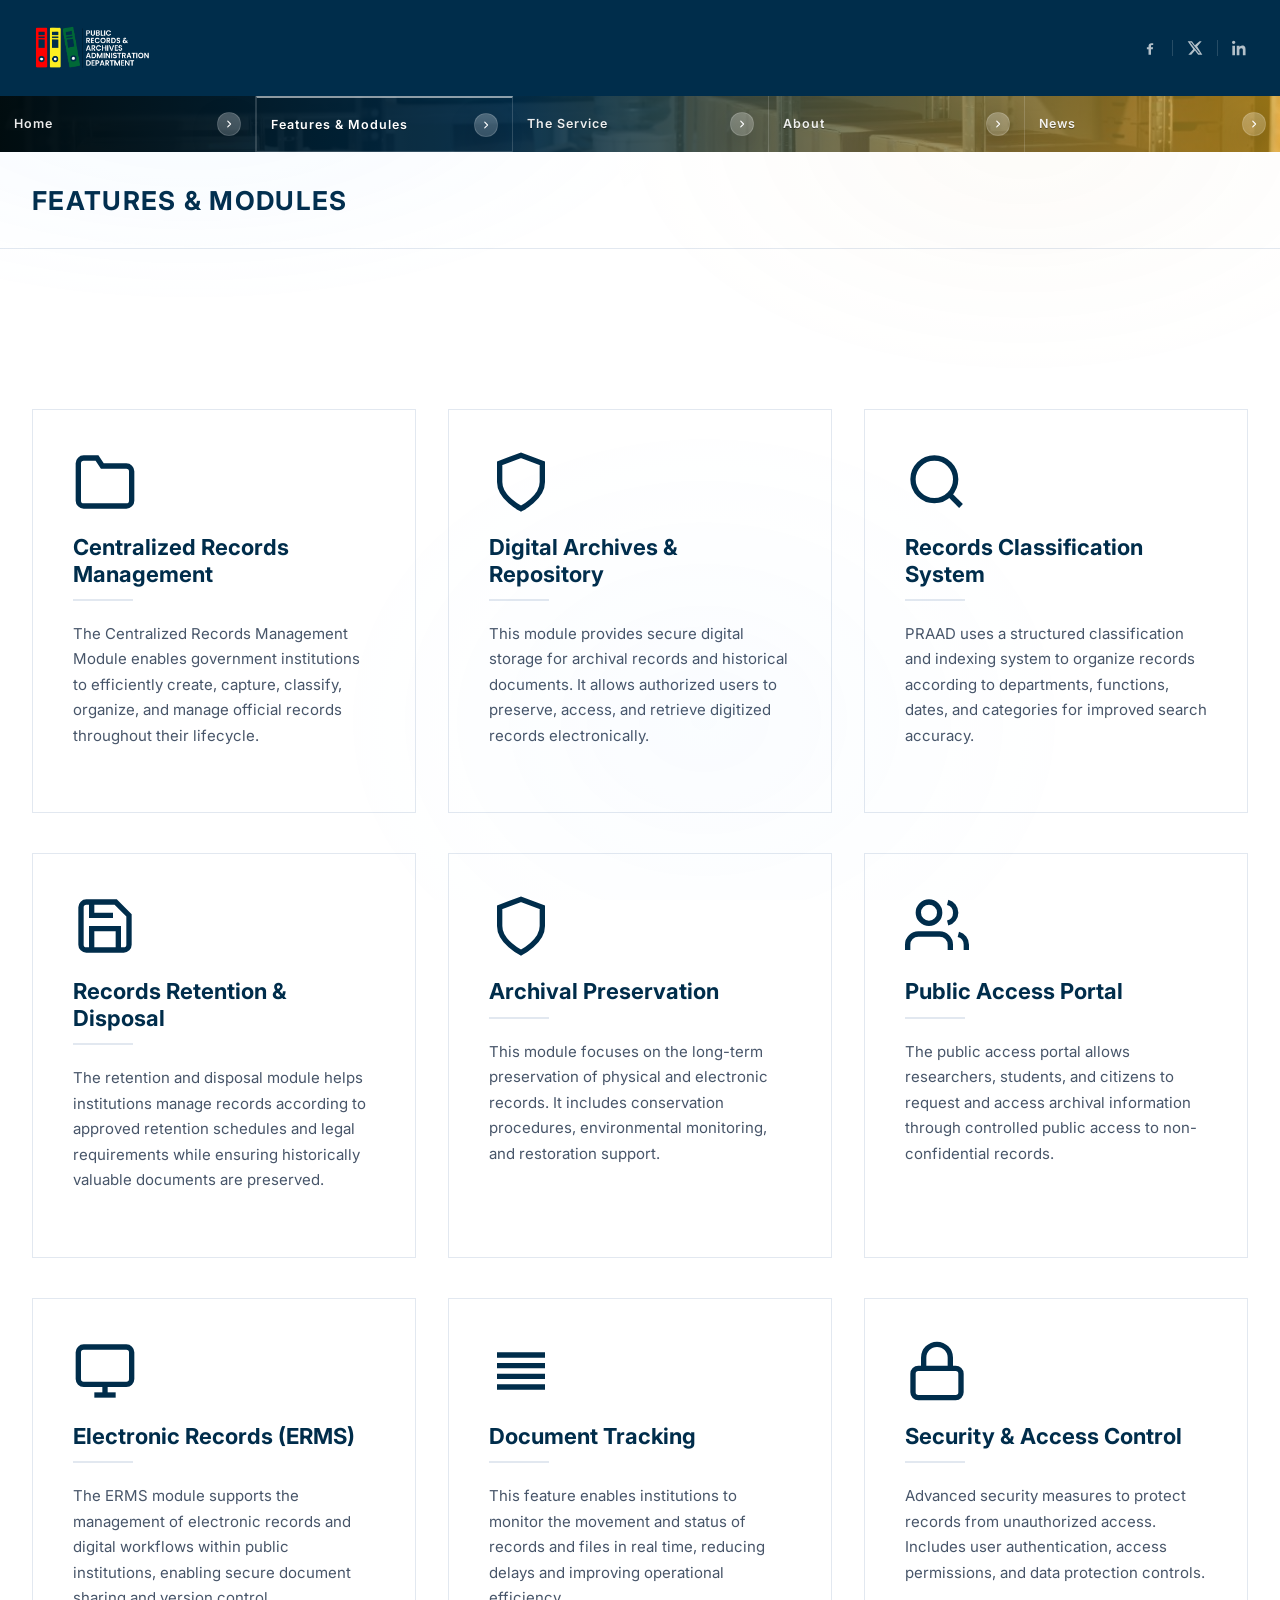
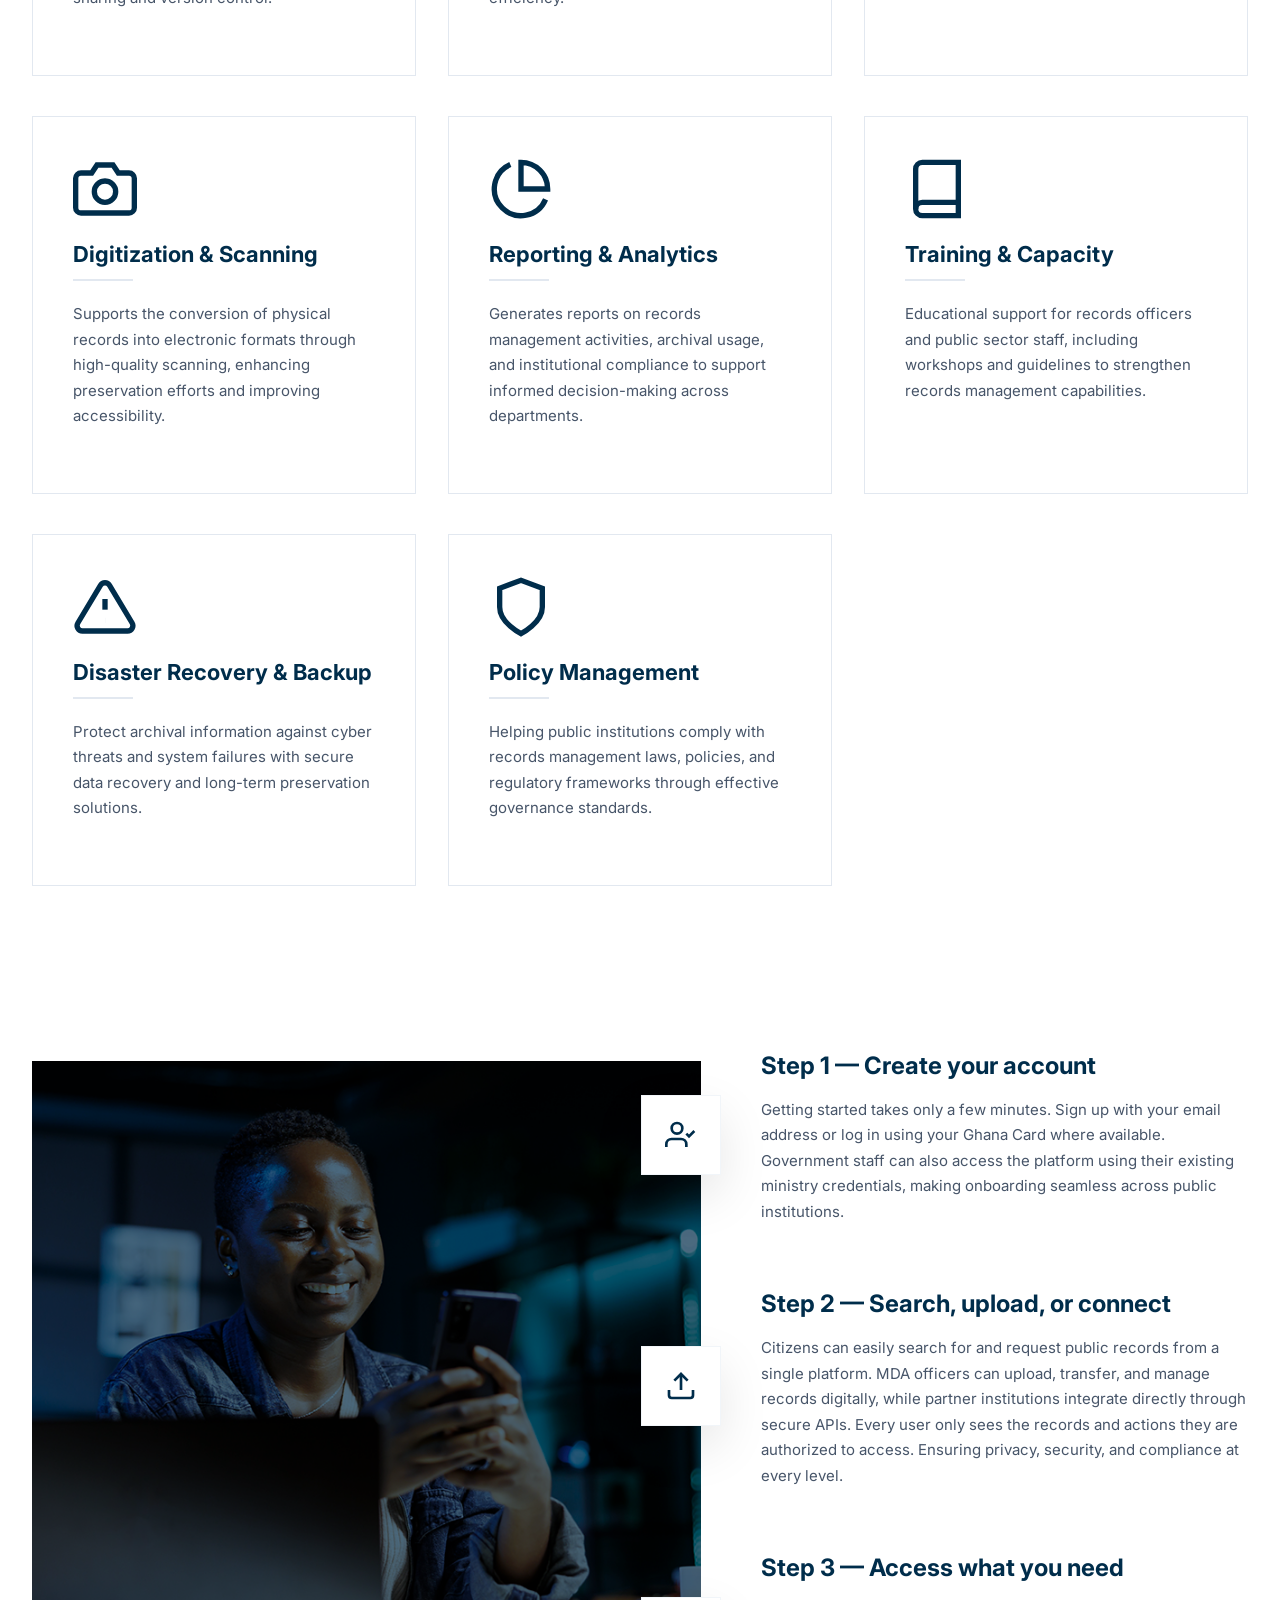
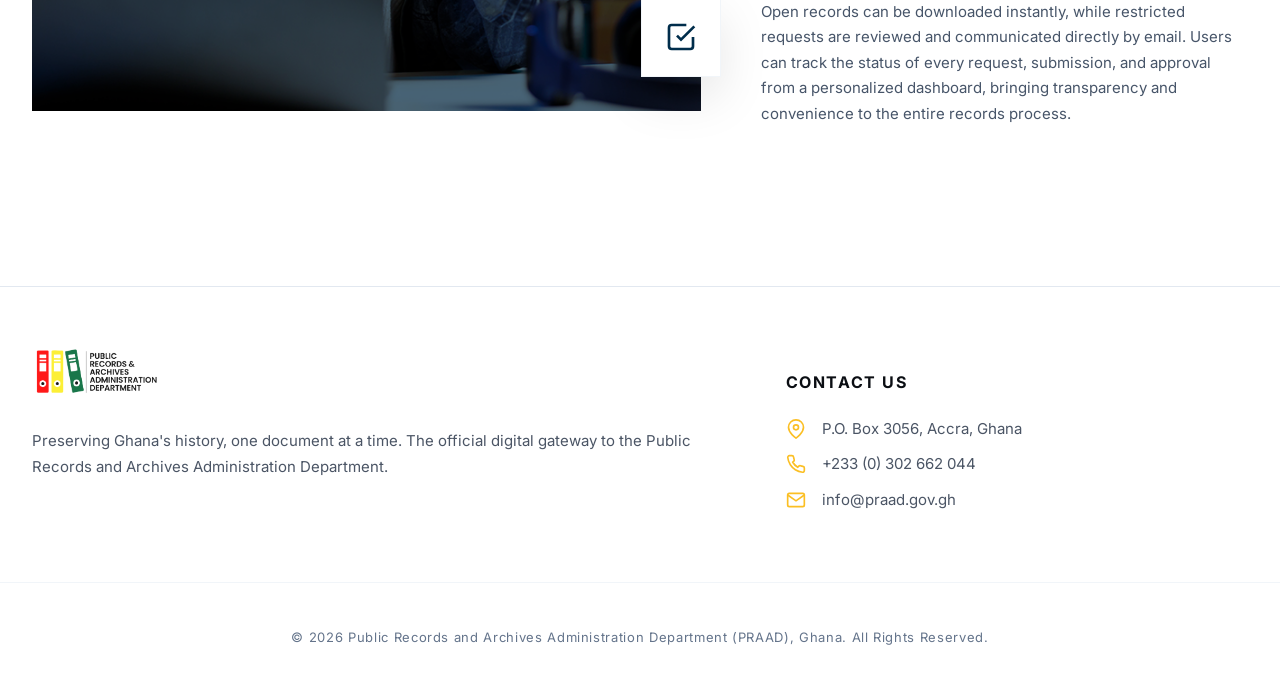
==== features.html @ 68b6b40d "first commit" ====
<!doctype html>
<html lang="en">
<head>
  <meta charset="utf-8" />
  <meta name="viewport" content="width=device-width, initial-scale=1" />
  <title>Features & Modules — PRAAD Ghana</title>
  <link rel="preconnect" href="https://fonts.googleapis.com">
  <link rel="preconnect" href="https://fonts.gstatic.com" crossorigin>
  <link href="https://fonts.googleapis.com/css2?family=Inter:wght@300;400;500;600;700&display=swap" rel="stylesheet">
  <link rel="stylesheet" href="styles.css" />
  <link rel="icon" type="image/png" href="Images/fav.png" />
</head>
<body>
  <div class="bg" aria-hidden="true"></div>

  <header class="header">
    <div class="header__top">
      <div class="container header__inner header__inner--top">
        <a class="brand" href="index.html">
          <img class="brand__logo" src="Images/logo-2.png" alt="" />
        </a>

        <div class="header__right">
          <div class="social" aria-label="Social media">
            <a class="social__link" href="#" aria-label="Facebook">
              <svg viewBox="0 0 24 24" width="18" height="18" aria-hidden="true" focusable="false">
                <path fill="currentColor" d="M13.5 22v-8h2.7l.4-3h-3.1V9.1c0-.9.3-1.6 1.6-1.6h1.7V4.8c-.3 0-1.4-.1-2.6-.1-2.6 0-4.4 1.6-4.4 4.6V11H7.3v3h2.5v8h3.7Z"/>
              </svg>
            </a>
            <a class="social__link" href="#" aria-label="X">
              <svg viewBox="0 0 24 24" width="18" height="18" aria-hidden="true" focusable="false">
                <path fill="currentColor" d="M18.9 2H22l-6.8 7.7L23 22h-6.2l-4.9-6.3L6.3 22H2l7.4-8.3L1 2h6.4l4.4 5.7L18.9 2Zm-1.1 18h1.7L6.4 3.9H4.6L17.8 20Z"/>
              </svg>
            </a>
            <a class="social__link" href="#" aria-label="LinkedIn">
              <svg viewBox="0 0 24 24" width="18" height="18" aria-hidden="true" focusable="false">
                <path fill="currentColor" d="M4.98 3.5C4.98 4.88 3.87 6 2.5 6S0 4.88 0 3.5 1.12 1 2.5 1 4.98 2.12 4.98 3.5ZM.5 8.5h4V23h-4V8.5Zm7 0h3.8v2h.1c.5-1 1.9-2.1 3.9-2.1 4.2 0 5 2.8 5 6.4V23h-4v-6.9c0-1.7 0-3.9-2.4-3.9-2.4 0-2.8 1.9-2.8 3.8V23h-4V8.5Z"/>
              </svg>
            </a>
          </div>
        </div>
      </div>
    </div>

    <div class="header__bottom">
      <div class="container header__inner header__inner--bottom">
        <nav class="nav">
          <a class="nav__link" href="index.html">Home</a>
          <a class="nav__link is-active" href="features.html">Features &amp; Modules</a>
          <a class="nav__link" href="service.html">The Service</a>
          <a class="nav__link" href="about.html">About</a>
          <a class="nav__link" href="news.html">News</a>
        </nav>
      </div>
    </div>
  </header>

  <main>
    <div class="page-header">
      <div class="container page-header__inner">
        <h1 class="page-header__title">FEATURES & MODULES</h1>
      </div>
    </div>

    <section class="section">
      <div class="container">
        <div class="features-modern-grid">
          <div class="feature-item">
            <div class="feature-item__icon">
              <svg viewBox="0 0 24 24" fill="none" stroke="currentColor" stroke-width="2"><path d="M22 19a2 2 0 0 1-2 2H4a2 2 0 0 1-2-2V5a2 2 0 0 1 2-2h5l2 3h9a2 2 0 0 1 2 2z"></path></svg>
            </div>
            <div class="feature-item__content">
              <h3 class="feature-item__title">Centralized Records Management</h3>
              <div class="feature-item__line"></div>
              <p>The Centralized Records Management Module enables government institutions to efficiently create, capture, classify, organize, and manage official records throughout their lifecycle.</p>
            </div>
          </div>

          <div class="feature-item">
            <div class="feature-item__icon">
              <svg viewBox="0 0 24 24" fill="none" stroke="currentColor" stroke-width="2"><path d="M12 22s8-4 8-10V5l-8-3-8 3v7c0 6 8 10 8 10z"></path></svg>
            </div>
            <div class="feature-item__content">
              <h3 class="feature-item__title">Digital Archives & Repository</h3>
              <div class="feature-item__line"></div>
              <p>This module provides secure digital storage for archival records and historical documents. It allows authorized users to preserve, access, and retrieve digitized records electronically.</p>
            </div>
          </div>

          <div class="feature-item">
            <div class="feature-item__icon">
              <svg viewBox="0 0 24 24" fill="none" stroke="currentColor" stroke-width="2"><circle cx="11" cy="11" r="8"></circle><line x1="21" y1="21" x2="16.65" y2="16.65"></line></svg>
            </div>
            <div class="feature-item__content">
              <h3 class="feature-item__title">Records Classification System</h3>
              <div class="feature-item__line"></div>
              <p>PRAAD uses a structured classification and indexing system to organize records according to departments, functions, dates, and categories for improved search accuracy.</p>
            </div>
          </div>

          <div class="feature-item">
            <div class="feature-item__icon">
              <svg viewBox="0 0 24 24" fill="none" stroke="currentColor" stroke-width="2"><path d="M19 21H5a2 2 0 0 1-2-2V5a2 2 0 0 1 2-2h11l5 5v11a2 2 0 0 1-2 2z"></path><polyline points="17 21 17 13 7 13 7 21"></polyline><polyline points="7 3 7 8 15 8"></polyline></svg>
            </div>
            <div class="feature-item__content">
              <h3 class="feature-item__title">Records Retention & Disposal</h3>
              <div class="feature-item__line"></div>
              <p>The retention and disposal module helps institutions manage records according to approved retention schedules and legal requirements while ensuring historically valuable documents are preserved.</p>
            </div>
          </div>

          <div class="feature-item">
            <div class="feature-item__icon">
              <svg viewBox="0 0 24 24" fill="none" stroke="currentColor" stroke-width="2"><path d="M12 22s8-4 8-10V5l-8-3-8 3v7c0 6 8 10 8 10z"></path></svg>
            </div>
            <div class="feature-item__content">
              <h3 class="feature-item__title">Archival Preservation</h3>
              <div class="feature-item__line"></div>
              <p>This module focuses on the long-term preservation of physical and electronic records. It includes conservation procedures, environmental monitoring, and restoration support.</p>
            </div>
          </div>

          <div class="feature-item">
            <div class="feature-item__icon">
              <svg viewBox="0 0 24 24" fill="none" stroke="currentColor" stroke-width="2"><path d="M17 21v-2a4 4 0 0 0-4-4H5a4 4 0 0 0-4 4v2"></path><circle cx="9" cy="7" r="4"></circle><path d="M23 21v-2a4 4 0 0 0-3-3.87"></path><path d="M16 3.13a4 4 0 0 1 0 7.75"></path></svg>
            </div>
            <div class="feature-item__content">
              <h3 class="feature-item__title">Public Access Portal</h3>
              <div class="feature-item__line"></div>
              <p>The public access portal allows researchers, students, and citizens to request and access archival information through controlled public access to non-confidential records.</p>
            </div>
          </div>

          <div class="feature-item">
            <div class="feature-item__icon">
              <svg viewBox="0 0 24 24" fill="none" stroke="currentColor" stroke-width="2"><rect x="2" y="3" width="20" height="14" rx="2" ry="2"></rect><line x1="8" y1="21" x2="16" y2="21"></line><line x1="12" y1="17" x2="12" y2="21"></line></svg>
            </div>
            <div class="feature-item__content">
              <h3 class="feature-item__title">Electronic Records (ERMS)</h3>
              <div class="feature-item__line"></div>
              <p>The ERMS module supports the management of electronic records and digital workflows within public institutions, enabling secure document sharing and version control.</p>
            </div>
          </div>

          <div class="feature-item">
            <div class="feature-item__icon">
              <svg viewBox="0 0 24 24" fill="none" stroke="currentColor" stroke-width="2"><path d="M21 10H3M21 6H3M21 14H3M21 18H3"></path></svg>
            </div>
            <div class="feature-item__content">
              <h3 class="feature-item__title">Document Tracking</h3>
              <div class="feature-item__line"></div>
              <p>This feature enables institutions to monitor the movement and status of records and files in real time, reducing delays and improving operational efficiency.</p>
            </div>
          </div>

          <div class="feature-item">
            <div class="feature-item__icon">
              <svg viewBox="0 0 24 24" fill="none" stroke="currentColor" stroke-width="2"><rect x="3" y="11" width="18" height="11" rx="2" ry="2"></rect><path d="M7 11V7a5 5 0 0 1 10 0v4"></path></svg>
            </div>
            <div class="feature-item__content">
              <h3 class="feature-item__title">Security & Access Control</h3>
              <div class="feature-item__line"></div>
              <p>Advanced security measures to protect records from unauthorized access. Includes user authentication, access permissions, and data protection controls.</p>
            </div>
          </div>

          <div class="feature-item">
            <div class="feature-item__icon">
              <svg viewBox="0 0 24 24" fill="none" stroke="currentColor" stroke-width="2"><path d="M23 19a2 2 0 0 1-2 2H3a2 2 0 0 1-2-2V8a2 2 0 0 1 2-2h4l2-3h6l2 3h4a2 2 0 0 1 2 2z"></path><circle cx="12" cy="13" r="4"></circle></svg>
            </div>
            <div class="feature-item__content">
              <h3 class="feature-item__title">Digitization & Scanning</h3>
              <div class="feature-item__line"></div>
              <p>Supports the conversion of physical records into electronic formats through high-quality scanning, enhancing preservation efforts and improving accessibility.</p>
            </div>
          </div>

          <div class="feature-item">
            <div class="feature-item__icon">
              <svg viewBox="0 0 24 24" fill="none" stroke="currentColor" stroke-width="2"><path d="M21.21 15.89A10 10 0 1 1 8 2.83"></path><path d="M22 12A10 10 0 0 0 12 2v10z"></path></svg>
            </div>
            <div class="feature-item__content">
              <h3 class="feature-item__title">Reporting & Analytics</h3>
              <div class="feature-item__line"></div>
              <p>Generates reports on records management activities, archival usage, and institutional compliance to support informed decision-making across departments.</p>
            </div>
          </div>

          <div class="feature-item">
            <div class="feature-item__icon">
              <svg viewBox="0 0 24 24" fill="none" stroke="currentColor" stroke-width="2"><path d="M4 19.5A2.5 2.5 0 0 1 6.5 17H20"></path><path d="M6.5 2H20v20H6.5A2.5 2.5 0 0 1 4 19.5v-15A2.5 2.5 0 0 1 6.5 2z"></path></svg>
            </div>
            <div class="feature-item__content">
              <h3 class="feature-item__title">Training & Capacity</h3>
              <div class="feature-item__line"></div>
              <p>Educational support for records officers and public sector staff, including workshops and guidelines to strengthen records management capabilities.</p>
            </div>
          </div>

          <div class="feature-item">
            <div class="feature-item__icon">
              <svg viewBox="0 0 24 24" fill="none" stroke="currentColor" stroke-width="2"><path d="M10.29 3.86L1.82 18a2 2 0 0 0 1.71 3h16.94a2 2 0 0 0 1.71-3L13.71 3.86a2 2 0 0 0-3.42 0z"></path><line x1="12" y1="9" x2="12" y2="13"></line><line x1="12" y1="17" x2="12.01" y2="17"></line></svg>
            </div>
            <div class="feature-item__content">
              <h3 class="feature-item__title">Disaster Recovery & Backup</h3>
              <div class="feature-item__line"></div>
              <p>Protect archival information against cyber threats and system failures with secure data recovery and long-term preservation solutions.</p>
            </div>
          </div>

          <div class="feature-item">
            <div class="feature-item__icon">
              <svg viewBox="0 0 24 24" fill="none" stroke="currentColor" stroke-width="2"><path d="M12 22s8-4 8-10V5l-8-3-8 3v7c0 6 8 10 8 10z"></path></svg>
            </div>
            <div class="feature-item__content">
              <h3 class="feature-item__title">Policy Management</h3>
              <div class="feature-item__line"></div>
              <p>Helping public institutions comply with records management laws, policies, and regulatory frameworks through effective governance standards.</p>
            </div>
          </div>
        </div>



        <div class="onboarding-new-grid">
          <div class="onboarding-new__media">
            <img src="Images/female-student-using-mobile-device.jpg" alt="Institutional Training" />
            <div class="onboarding-new__overlay"></div>
          </div>

          <div class="onboarding-new__content">
            <div class="onboarding-new__item">
              <div class="onboarding-new__icon">
                <svg viewBox="0 0 24 24" fill="none" stroke="currentColor" stroke-width="2"><path d="M16 21v-2a4 4 0 0 0-4-4H5a4 4 0 0 0-4 4v2"></path><circle cx="9" cy="7" r="4"></circle><polyline points="16 11 18 13 22 9"></polyline></svg>
              </div>
              <div class="onboarding-new__text">
                <h4>Step 1 — Create your account</h4>
                <p>Getting started takes only a few minutes. Sign up with your email address or log in using your Ghana Card where available. Government staff can also access the platform using their existing ministry credentials, making onboarding seamless across public institutions.</p>
              </div>
            </div>

            <div class="onboarding-new__item">
              <div class="onboarding-new__icon">
                <svg viewBox="0 0 24 24" fill="none" stroke="currentColor" stroke-width="2"><path d="M21 15v4a2 2 0 0 1-2 2H5a2 2 0 0 1-2-2v-4"></path><polyline points="17 8 12 3 7 8"></polyline><line x1="12" y1="3" x2="12" y2="15"></line></svg>
              </div>
              <div class="onboarding-new__text">
                <h4>Step 2 — Search, upload, or connect</h4>
                <p>Citizens can easily search for and request public records from a single platform. MDA officers can upload, transfer, and manage records digitally, while partner institutions integrate directly through secure APIs. Every user only sees the records and actions they are authorized to access. Ensuring privacy, security, and compliance at every level.</p>
              </div>
            </div>

            <div class="onboarding-new__item">
              <div class="onboarding-new__icon">
                <svg viewBox="0 0 24 24" fill="none" stroke="currentColor" stroke-width="2"><polyline points="9 11 12 14 22 4"></polyline><path d="M21 12v7a2 2 0 0 1-2 2H5a2 2 0 0 1-2-2V5a2 2 0 0 1 2-2h11"></path></svg>
              </div>
              <div class="onboarding-new__text">
                <h4>Step 3 — Access what you need</h4>
                <p>Open records can be downloaded instantly, while restricted requests are reviewed and communicated directly by email. Users can track the status of every request, submission, and approval from a personalized dashboard, bringing transparency and convenience to the entire records process.</p>
              </div>
            </div>
          </div>
        </div>

      </div>
    </section>
  </main>

  <footer class="footer">
    <div class="container footer__grid">
      <div class="footer__col footer__col--brand">
        <img class="footer__logo" src="Images/logo-1.png" alt="PRAAD Logo" />
        <p class="footer__tagline">Preserving Ghana's history, one document at a time. The official digital gateway to the Public Records and Archives Administration Department.</p>
      </div>

      <div class="footer__col">
        <h4 class="footer__title">Contact Us</h4>
        <ul class="footer__contact">
          <li>
            <svg class="footer__icon" viewBox="0 0 24 24" fill="none" stroke="currentColor" stroke-width="2"><path d="M21 10c0 7-9 13-9 13s-9-6-9-13a9 9 0 0 1 18 0z"></path><circle cx="12" cy="10" r="3"></circle></svg>
            <span>P.O. Box 3056, Accra, Ghana</span>
          </li>
          <li>
            <svg class="footer__icon" viewBox="0 0 24 24" fill="none" stroke="currentColor" stroke-width="2"><path d="M22 16.92v3a2 2 0 0 1-2.18 2 19.79 19.79 0 0 1-8.63-3.07 19.5 19.5 0 0 1-6-6 19.79 19.79 0 0 1-3.07-8.67A2 2 0 0 1 4.11 2h3a2 2 0 0 1 2 1.72 12.84 12.84 0 0 0 .7 2.81 2 2 0 0 1-.45 2.11L8.09 9.91a16 16 0 0 0 6 6l1.27-1.27a2 2 0 0 1 2.11-.45 12.84 12.84 0 0 0 2.81.7A2 2 0 0 1 22 16.92z"></path></svg>
            <span>+233 (0) 302 662 044</span>
          </li>
          <li>
            <svg class="footer__icon" viewBox="0 0 24 24" fill="none" stroke="currentColor" stroke-width="2"><path d="M4 4h16c1.1 0 2 .9 2 2v12c0 1.1-.9 2-2 2H4c-1.1 0-2-.9-2-2V6c0-1.1.9-2 2-2z"></path><polyline points="22,6 12,13 2,6"></polyline></svg>
            <span>info@praad.gov.gh</span>
          </li>
        </ul>
      </div>
    </div>
    <div class="footer__bottom">
      <div class="container">
        <p>&copy; 2026 Public Records and Archives Administration Department (PRAAD), Ghana. All Rights Reserved.</p>
      </div>
    </div>
  </footer>

  <script src="script.js"></script>
</body>
</html>
---- styles.css ----
:root{
  --bg:#ffffff;
  --panel:#f7f8fb;
  --panel2:#ffffff;
  --text:#0b0e13;
  --muted:#4b5565;
  --line:rgba(11,14,19,.12);
  --accent:#c8a45c;
  --accent2:#5fb3ff;
  --shadow: 0 18px 60px rgba(0,0,0,.55);
  --radius:18px;
  --dark-card: #161e2d;
  --light-card: #f8fafc;
}

*{box-sizing:border-box}
html{scroll-behavior:smooth}
body{
  margin:0;
  font-family:Inter,system-ui,-apple-system,Segoe UI,Roboto,Arial,sans-serif;
  background:var(--bg);
  color:var(--text);
  line-height:1.7;
}

.bg{
  position:fixed;
  inset:0;
  pointer-events:none;
  background:
    radial-gradient(900px 400px at 15% 10%, rgba(95,179,255,.10), transparent 55%),
    radial-gradient(700px 420px at 80% 15%, rgba(200,164,92,.08), transparent 60%),
    radial-gradient(650px 520px at 55% 80%, rgba(95,179,255,.06), transparent 60%);
  opacity:.55;
}

.container{
  width:min(1400px, calc(100% - 64px));
  margin-inline:auto;
}

.header{
  position:sticky;
  top:0;
  z-index:40;
  border-bottom:1px solid transparent;
}

.header.is-elevated{
  border-bottom-color:var(--line);
}

.header__inner{
  display:flex;
  align-items:center;
  justify-content:space-between;
  gap:18px;
  padding:14px 0;
}

.header__top{
  background: #002d4b;
}

.header__inner--top{
  padding:24px 0;
}

.header__bottom {
  position: relative;
  overflow: hidden;
  background-image: 
    linear-gradient(90deg, rgba(0, 12, 15, 0.98) 0%, rgba(0, 45, 75, 0.9) 40%, rgba(251, 191, 36, 0.6) 100%),
    url('Images/shelves.jpg');
  background-size: cover;
  background-position: center;
}


.header__bottom::before{
  content:"";
  position:absolute;
  inset:0;
  background:rgba(0,0,0,0);
}

.header__inner--bottom{
  position:relative;
  padding:12px 0;
}

.header__bottom .header__inner--bottom{
  padding:0;
}

.header__bottom .container{
  width:100%;
  max-width:none;
  margin-inline:0;
}

.header__bottom .nav{
  width:100%;
  gap:0;
  align-items:stretch;
}

.header__bottom .nav__link{
  flex:1;
  display:flex;
  align-items:center;
  justify-content:flex-start;
  min-height:56px;
  padding:14px 14px;
  border-radius:0;
  border-right:1px solid rgba(255,255,255,.16);
  background-size:cover;
  background-position:center;
  color:rgba(255,255,255,.92);
  text-shadow: 0 1px 0 rgba(0,0,0,.35);
}

.header__bottom .nav__link::after{
  content:"";
  margin-left:auto;
  display:inline-block;
  width:22px;
  height:22px;
  border-radius:999px;
  background:rgba(255,255,255,.12);
  border:1px solid rgba(255,255,255,.16);
  box-shadow: 0 10px 28px rgba(0,0,0,.22);
  background-image:
    linear-gradient(180deg, rgba(255,255,255,.16), rgba(255,255,255,.08)),
    url("data:image/svg+xml,%3Csvg xmlns='http://www.w3.org/2000/svg' viewBox='0 0 16 16'%3E%3Cpath d='M6 3.5 10.5 8 6 12.5' fill='none' stroke='white' stroke-width='1.8' stroke-linecap='round' stroke-linejoin='round'/%3E%3C/svg%3E");
  background-repeat:no-repeat;
  background-position:center;
  background-size:auto, 10px 10px;
  transform: translateY(0) rotate(0deg);
  transition: transform .22s cubic-bezier(.2,.9,.2,1), background .18s ease, border-color .18s ease;
}

.header__bottom .nav__link:last-child{
  border-right:0;
}

.header__bottom .nav__link:hover{
  background-color:transparent;
  color:#fff;
}

.header__bottom .nav__link:hover::after{
  transform: translateY(-2px) rotate(-40deg);
  background:rgba(255,255,255,.16);
  border-color: rgba(255,255,255,.22);
}

.header__bottom .nav__link.is-active{
  background-color:transparent;
  border-top:2px solid rgba(255,255,255,.55);
  border-left:1px solid rgba(255,255,255,.16);
  border-right:1px solid rgba(255,255,255,.16);
  color: #fff;
}


/* Individual Nav Link Overlays Removed for Global Gradient */


.header__right{
  display:flex;
  align-items:center;
  justify-content:flex-end;
  gap:14px;
}

.brand{
  display:flex;
  align-items:center;
  gap:10px;
  text-decoration:none;
}

.brand__logo{
  height:48px;
  width:auto;
  filter:none;
}

.brand__logo--alt{display:none}

.social{
  display:flex;
  align-items:center;
  gap:0;
}


.header__top .social__link{
  display:inline-flex;
  align-items:center;
  justify-content:center;
  padding: 0 14px;
  color:rgba(255,255,255,0.7);
  border-right:1px solid rgba(255,255,255,0.15);
  transition: all .2s ease;
}

.header__top .social__link:last-child {
  border-right: none;
  padding-right: 0;
}

.header__top .social__link:first-child {
  padding-left: 0;
}

.header__top .social__link svg{
  width:16px;
  height:16px;
}

.header__top .social__link:hover{
  color: #fff;
  transform: translateY(-1px);
}


.nav{
  display:flex;
  gap:12px;
  align-items:center;
}

.nav__link{
  color:var(--muted);
  text-decoration:none;
  font-weight:600;
  font-size:12.5px;
  letter-spacing:.08em;
  padding:10px 10px;
  border-radius:12px;
  transition: background .18s ease, color .18s ease;
  text-transform:none;
}

.nav__link:hover{
  color:var(--text);
  background-color:rgba(255,255,255,.10);
}

.nav__link.is-active{
  color: #fff;
  background-color:rgba(255,255,255,.12);
  border:1px solid rgba(255,255,255,.16);
}


.navbtn{
  display:none;
  width:42px;
  height:42px;
  border-radius:14px;
  background:rgba(255,255,255,.12);
  border:1px solid rgba(255,255,255,.16);
  cursor:pointer;
}

.navbtn span{
  display:block;
  width:18px;
  height:2px;
  margin:4px auto;
  background:rgba(255,255,255,.92);
  border-radius:99px;
  transition: transform .18s ease, opacity .18s ease;
}

.hero {
  position: relative;
  padding: 160px 0 120px;
  background: url('Images/library-with-books.jpg') center/cover no-repeat;
  color: #fff;
  overflow: hidden;
}

.hero::before {
  content: "";
  position: absolute;
  top: 0;
  left: 0;
  width: 100%;
  height: 100%;
  background: linear-gradient(180deg, rgba(0, 12, 15, 0.92) 0%, rgba(0, 24, 34, 0.85) 100%);
  z-index: 1;
}


.hero .container {
  position: relative;
  z-index: 2;
}

.hero__grid {
  display: grid;
  grid-template-columns: 1fr 1fr;
  gap: 80px;
  align-items: center;
  position: relative;
}

.hero__grid::after {
  content: "";
  position: absolute;
  left: 50%;
  top: 10%;
  bottom: 10%;
  width: 1px;
  background: rgb(211, 211, 211);
  transform: translateX(-50%);
}



.hero__col--right{
  padding-left:10px;
}

.hero__text{
  max-width:1100px;
}

.hero__heading {
  font-size: 56px;
  font-weight: 700;
  line-height: 1.1;
  letter-spacing: -0.03em;
  margin: 0;
  color: #fff;
}

.hero__heading .highlight {
  color: #fbbf24;
  font-weight: 800;
}


.hero__text p {
  font-size: 18px;
  line-height: 1.8;
  color: rgba(255, 255, 255, 0.9);
  margin: 0 0 24px;
}


.hero__main-img{
  width:100%;
  height:480px;
  object-fit:cover;
  border-radius:0;
  display:block;
  box-shadow: 0 20px 50px rgba(0,0,0,0.1);
}

.image-showcase{
  background:transparent;
  padding:0;
  position:relative;
  z-index:10;
}

.image-showcase::before{
  content:"";
  display:block;
  width:min(1400px, calc(100% - 64px));
  height:1px;
  background:var(--line);
  margin-inline:auto;
  margin-bottom:80px;
}

.image-showcase__wrap{
  width:min(1200px, calc(100% - 48px));
  margin-inline:auto;
  margin-bottom:-460px;
}

.image-showcase__img{
  width:100%;
  height:auto;
  object-fit:cover;
  display:block;
  border-radius:0;
  box-shadow:none;
}

.kicker{
  display:inline-block;
  padding:7px 12px;
  border-radius:999px;
  background:rgba(255,255,255,.06);
  border:1px solid rgba(255,255,255,.10);
  color:var(--muted);
  font-weight:600;
  font-size:12px;
  letter-spacing:.06em;
}

.hero__media{
  position:relative;
}

.media__card{
  border-radius:var(--radius);
  overflow:hidden;
  border:1px solid rgba(255,255,255,.10);
  box-shadow:var(--shadow);
  background:linear-gradient(180deg, rgba(255,255,255,.06), rgba(255,255,255,.03));
}

.media__img{
  display:block;
  width:100%;
  height:380px;
  object-fit:cover;
  filter:saturate(1.05) contrast(1.02);
}

.media__stack{
  display:flex;
  gap:10px;
  margin-top:12px;
}

.media__thumb{
  width:calc((100% - 20px) / 3);
  height:92px;
  object-fit:cover;
  border-radius:14px;
  border:1px solid rgba(255,255,255,.10);
  box-shadow: 0 10px 40px rgba(0,0,0,.45);
}

.hero__fade{
  display:none;
}

.section{
  padding:100px 0;
}

.page-header {
  background: #fff;
  color: #002d4b;
  padding: 32px 0;
  text-align: left;
  border-bottom: 1px solid #e2e8f0;
}


.page-header__inner {
  display: flex;
  justify-content: space-between;
  align-items: center;
}

.page-header__title {
  font-size: 26px;
  font-weight: 700;
  text-transform: uppercase;
  letter-spacing: 0.05em;
  margin: 0;
  color: #002d4b;
  line-height: 1.2;
}


.page-header__breadcrumb {
  font-size: 14px;
  color: #64748b;
  text-transform: none;
  letter-spacing: normal;
  display: flex;
  align-items: center;
  gap: 8px;
}

.page-header__breadcrumb a {
  color: inherit;
  text-decoration: none;
  display: flex;
  align-items: center;
  gap: 6px;
  font-weight: 500;
}

.page-header__breadcrumb span {
  opacity: 0.7;
}

.section--alt{
  background:linear-gradient(180deg, rgba(255,255,255,.03), rgba(255,255,255,.01));
  border-top:1px solid rgba(255,255,255,.06);
  border-bottom:1px solid rgba(255,255,255,.06);
}

.section--diagonal{
  position:relative;
  background:#fff;
  padding:100px 0 80px;
  clip-path:none;
  margin-top:0;
  padding-top:100px;
}

.section--diagonal .section__title{
  color:#fff;
}

.section--diagonal .card__title{
  color:#fff;
}

.section--diagonal .card p{
  color:rgba(255,255,255,.80);
}

.section__title{
  margin:0 0 60px;
  font-size:32px;
  letter-spacing:-.01em;
  text-align:center;
  font-weight:600;
  text-transform:uppercase;
}

.features-modern-grid {
  display: grid;
  grid-template-columns: repeat(3, 1fr);
  gap: 40px 32px;
  margin-top: 60px;
}

.feature-item {
  display: flex;
  flex-direction: column;
  gap: 20px;
  align-items: flex-start;
  border: 1px solid #e2e8f0;
  padding: 40px;
  transition: all 0.3s ease;
}

.feature-item:hover {
  border-color: #002d4b;
  box-shadow: 0 20px 40px rgba(0,0,0,0.05);
  transform: translateY(-5px);
}



.feature-item__icon {
  flex-shrink: 0;
  width: 64px;
  height: 64px;
  color: #002d4b;
}

.feature-item__icon svg {
  width: 100%;
  height: 100%;
}

.feature-item__content {
  flex: 1;
}

.feature-item__title {
  font-size: 22px;
  font-weight: 700;
  color: #002d4b;
  margin: 0;
  line-height: 1.2;
}

.feature-item__line {
  width: 60px;
  height: 2px;
  background: #e2e8f0;
  margin: 12px 0 20px;
}


.feature-item__content p {
  font-size: 15px;
  line-height: 1.7;
  color: #475569;
  margin-bottom: 24px;
}

.feature-item__btn {
  display: inline-block;
  background: #002d4b;
  color: #fff;
  padding: 10px 24px;
  font-size: 12px;
  font-weight: 600;
  text-decoration: none;
  border-radius: 0;
  text-transform: capitalize;
  transition: all 0.3s ease;
}

.feature-item__btn:hover {
  background: #0d9488;
  transform: translateY(-2px);
}

@media (max-width: 1100px) {
  .features-modern-grid { grid-template-columns: repeat(2, 1fr); gap: 32px 24px; }
}

@media (max-width: 640px) {
  .features-modern-grid { grid-template-columns: 1fr; gap: 28px; }
}


.steps{
  margin-top:26px;
  padding:18px;
  border-radius:var(--radius);
  border:1px solid rgba(255,255,255,.10);
  background:linear-gradient(180deg, rgba(15,22,34,.85), rgba(12,18,28,.65));
}

.steps__title{margin:0 0 10px;font-size:18px}

.step{padding:12px 0;border-top:1px solid rgba(255,255,255,.08)}
.step:first-of-type{border-top:0}
.step__title{margin:0 0 8px;font-size:14px;color:rgba(11,14,19,.90)}
.step p{margin:0;color:rgba(11,14,19,.76)}

.two{
  display:grid;
  grid-template-columns: 1fr 1fr;
  gap:14px;
}

.panel{
  border-radius:var(--radius);
  padding:16px 16px 14px;
  border:1px solid rgba(255,255,255,.10);
  background:linear-gradient(180deg, rgba(255,255,255,.05), rgba(255,255,255,.02));
}

.panel__title{margin:0 0 8px;font-size:15px;font-weight:600}
.panel p{margin:0;color:rgba(11,14,19,.80)}

.wide{
  display:grid;
  grid-template-columns: 1.1fr .9fr;
  gap:16px;
  margin-top:18px;
  border-radius:calc(var(--radius) + 6px);
  border:1px solid rgba(255,255,255,.10);
  overflow:hidden;
  background:rgba(0,0,0,.18);
}

.wide__text{padding:18px}
.wide__title{margin:0 0 10px;font-size:18px}
.wide__text p{margin:0 0 10px;color:rgba(11,14,19,.80)}

.wide__media img{
  width:100%;
  height:100%;
  min-height:340px;
  object-fit:cover;
  display:block;
  filter:saturate(1.05) contrast(1.03);
}

.onboarding{
  margin-top:20px;
  padding:18px;
  border-radius:var(--radius);
  border:1px solid rgba(255,255,255,.10);
  background:linear-gradient(180deg, rgba(15,22,34,.70), rgba(12,18,28,.55));
}

.onboarding__title{margin:0 0 10px;font-size:18px}

.timeline{
  display:grid;
  grid-template-columns: repeat(2, minmax(0, 1fr));
  gap:14px;
}

.timeline__item{
  border-radius:16px;
  padding:14px;
  border:1px solid rgba(255,255,255,.10);
  background:linear-gradient(180deg, rgba(255,255,255,.05), rgba(255,255,255,.02));
}

.timeline__title{margin:0 0 8px;font-size:14px}
.timeline__item p{margin:0;color:rgba(11,14,19,.80)}

.about {
  display: grid;
  grid-template-columns: 1.2fr 0.8fr;
  gap: 80px;
  align-items: start;
}

.about__copy {
  display: flex;
  flex-direction: column;
  gap: 32px;
}

.about__copy p {
  margin: 0;
  font-size: 16px;
  line-height: 1.7;
  color: #475569;
}

.about__lead {
  font-size: 19px !important;
  line-height: 1.6 !important;
  color: #002d4b;
  font-weight: 600;
}

.section--about-video .about__lead {
  color: #fff !important;
}

.about__sub {
  font-size: 16px;
  font-weight: 700;
  color: #002d4b;
  margin: 0 0 20px;
  text-transform: uppercase;
  letter-spacing: 0.1em;
}

.about__list {
  list-style: none;
  padding: 0;
  margin: 0;
  display: flex;
  flex-direction: column;
  gap: 14px;
}

.about__list li {
  position: relative;
  padding-left: 28px;
  font-size: 15px;
  color: #475569;
  line-height: 1.5;
}

.about__list li::before {
  content: "";
  position: absolute;
  left: 0;
  top: 8px;
  width: 8px;
  height: 8px;
  background: #fbbf24;
  border-radius: 2px;
  transform: rotate(45deg);
}

.about__list--check li::before {
  background: #0d9488;
  border-radius: 50%;
  transform: none;
}

.mission {
  display: grid;
  grid-template-columns: 1fr 1fr;
  gap: 0;
  margin: 10px 0;
}

.mission__item {
  padding: 0 40px;
  background: transparent;
  border: none;
  border-radius: 0;
  transition: opacity 0.3s ease;
}

.mission__item:first-child {
  padding-left: 0;
  border-right: 1px solid #e2e8f0;
}

.mission__item:last-child {
  padding-right: 0;
}

.mission__item:hover {
  opacity: 0.8;
}

.mission__icon {
  width: 44px;
  height: 44px;
  color: #0d9488;
  margin-bottom: 24px;
}

.mission__icon svg {
  width: 100%;
  height: 100%;
}

.mission__title {
  font-size: 20px;
  font-weight: 700;
  color: #002d4b;
  margin: 0 0 12px;
}

.mission__item p {
  margin: 0;
  font-size: 15px;
  line-height: 1.6;
  color: #64748b;
}

.about__media {
  display: flex;
  flex-direction: column;
  gap: 30px;
}

.about__img {
  width: 100%;
  height: auto;
  border-radius: 16px;
  object-fit: cover;
  box-shadow: 0 20px 50px rgba(0,0,0,0.1);
  border: 4px solid #fff;
}

.about__img:nth-child(2) {
  width: 115%;
  margin-left: -15%;
  z-index: 2;
}

.about__img:nth-child(3) {
  margin-top: -40px;
}

.notice{
  padding:18px;
  border-radius:var(--radius);
  border:1px solid rgba(255,255,255,.10);
  background:linear-gradient(180deg, rgba(200,164,92,.11), rgba(95,179,255,.05));
}

.notice p{margin:0 0 10px;color:rgba(11,14,19,.84)}
.notice p:last-child{margin-bottom:0}

.gallery{
  margin-top:16px;
  display:grid;
  grid-template-columns: repeat(6, minmax(0,1fr));
  gap:10px;
}

.gallery img{
  width:100%;
  height:110px;
  object-fit:cover;
  border-radius:16px;
  border:1px solid rgba(255,255,255,.10);
  box-shadow: 0 14px 45px rgba(0,0,0,.35);
}

.footer{
  padding:26px 0 40px;
}

.footer__inner{
  border-top:1px solid rgba(255,255,255,.08);
  padding-top:20px;
  display:flex;
  justify-content:center;
}

.footer__logo{height:30px;width:auto;opacity:.9}

@media (max-width: 1100px){
  .hero__grid{grid-template-columns: 1fr 1fr; gap:32px;}
  .hero__col--right{grid-column: span 2; padding-left:0; margin-top:20px;}
  .hero__main-img{height:380px;}
}

@media (max-width: 980px){
  .hero__heading{font-size:36px;}
  .hero__text p{font-size:16px;}
  .image-showcase__img{height:auto;}
  .image-showcase__wrap{margin-bottom:-340px;}
  .section--diagonal{
    clip-path:polygon(0 0, 100% 60px, 100% 100%, 0 100%);
    margin-top:-60px;
    padding-top:420px;
  }
  .cards{grid-template-columns: repeat(2, minmax(0, 1fr));}
  .two{grid-template-columns: 1fr;}
  .wide{grid-template-columns: 1fr;}
  .timeline{grid-template-columns: 1fr;}
  .about{grid-template-columns: 1fr; gap: 40px;}
  .about__img:nth-child(2) { width: 100%; margin-left: 0; }
  .about__img:nth-child(3) { margin-top: 0; }
  .gallery{grid-template-columns: repeat(3, minmax(0,1fr));}
}

@media (max-width: 720px){
  .header {
    position: static;
  }

  .header__top {
    position: fixed;
    top: 0;
    left: 0;
    width: 100%;
    z-index: 1000;
    padding: 12px 0;
    background: #002d4b;
  }





  .brand__logo {
    display: block !important;
    height: 26px !important;
  }


  .brand__logo--alt {
    display: none !important;
  }

  .header__right {
    display: flex;
    gap: 8px;
  }

  .header__top .social__link {
    padding: 0 8px;
    border-right: 0;
  }

  .navbtn { display: none; } /* Replaced by persistent block layout as requested */

  .header__bottom {
    display: block;
    background: transparent;
    border-top: 1px solid rgba(255,255,255,0.1);
    margin-top: 95px; /* Increased offset for fixed header__top */
  }





  .header__inner--bottom {
    padding: 0;
  }

  .nav {
    position: static;
    display: flex;
    flex-direction: column;
    width: 100%;
    padding: 0;
    gap: 0;
    opacity: 1;
    pointer-events: auto;
    transform: none;
    background: transparent;
    backdrop-filter: none;
    border: 0;
  }

  .nav__link {
    width: 100%;
    padding: 22px 20px;
    font-size: 15px;
    font-weight: 700;
    color: #fff;
    border-bottom: 1px solid rgba(255,255,255,0.12);
    text-align: left;
    display: flex;
    justify-content: space-between;
    align-items: center;
    background-size: cover !important;
    background-position: center !important;
  }

  .nav__link:nth-child(1) {
    background-image: linear-gradient(90deg, rgba(0, 12, 15, 0.92), rgba(0, 12, 15, 0.6)), url('Images/praad2.jpg') !important;
  }
  .nav__link:nth-child(2) {
    background-image: linear-gradient(90deg, rgba(0, 45, 75, 0.92), rgba(0, 45, 75, 0.6)), url('Images/praad3.jpg') !important;
  }
  .nav__link:nth-child(3) {
    background-image: linear-gradient(90deg, rgba(4, 63, 94, 0.92), rgba(4, 63, 94, 0.6)), url('Images/praad4.jpg') !important;
  }
  .nav__link:nth-child(4) {
    background-image: linear-gradient(90deg, rgba(12, 42, 58, 0.92), rgba(12, 42, 58, 0.6)), url('Images/praad5.jpg') !important;
  }
  .nav__link:nth-child(5) {
    background-image: linear-gradient(90deg, rgba(85, 83, 51, 0.92), rgba(85, 83, 51, 0.6)), url('Images/praad7.jpg') !important;
  }

  .nav__link::after {
    content: "\203A";
    display: flex;
    align-items: center;
    justify-content: center;
    width: 36px;
    height: 36px;
    border-radius: 50%;
    background: rgba(255, 255, 255, 0.15);
    font-size: 24px;
    font-weight: 400;
    color: #fff;
    line-height: 1;
    transition: all 0.3s ease;
    padding-bottom: 2px;
    padding-left: 2px;
  }

  .nav__link:last-child {
    border-bottom: 0;
  }

  .nav__link.is-active {
    background-color: transparent !important;
    color: #fbbf24;
  }


  .nav__link.is-active::after {
    background: #fff;
    color: #001822; /* Institutional Dark arrow */
  }



  .hero {
    padding: 100px 0 80px;
  }


  .hero__grid {
    display: flex;
    flex-direction: column;
    gap: 40px;
    align-items: flex-start;
    position: relative;
  }

  .hero__grid::after {
    display: none; /* Removed vertical divider on mobile stack */
  }

  .hero__heading { 
    font-size: 32px; 
    line-height: 1.2;
  }

  .hero__text p {
    font-size: 16px;
    line-height: 1.6;
    margin-bottom: 20px;
  }


  .feature-item {
    padding: 30px 20px;
  }

  .section {
    padding: 60px 0;
  }

  .section__title {
    margin-bottom: 30px;
    font-size: 24px;
  }

  .mission { grid-template-columns: 1fr; gap: 40px; }
  .mission__item { padding: 0 !important; border: none !important; }

  .gallery { grid-template-columns: repeat(2, minmax(0,1fr)); }
}


.service-grid{
  display:grid;
  grid-template-columns: repeat(4, 1fr);
  gap:40px;
  padding:40px 0;
}

.service-item__title{
  font-weight:800;
  font-size:18px;
  margin-bottom:24px;
  color:#0b0e13;
  line-height:1.2;
  position:relative;
  display:inline-block;
}

.service-item__title::after{
  content:"";
  position:absolute;
  left:0;
  bottom:-10px;
  width:60px;
  height:2px;
  background:#0d9488;
}

.service-item__text{
  font-size:14px;
  line-height:1.6;
  color:rgba(11, 14, 19, 0.7);
  margin:0;
}

/* Your Way Section Redesign */
.section--your-way {
  background: #002d4b;
  color: #fff;
  padding: 0 0 100px;
  position: relative;
}

.your-way__media {
  height: 500px;
  width: 100%;
  overflow: hidden;
}

.your-way__media img {
  width: 100%;
  height: 100%;
  object-fit: cover;
  filter: contrast(1.1) brightness(0.9);
}

.your-way__grid {
  display: grid;
  grid-template-columns: 380px 1fr;
  gap: 0;
  align-items: flex-start;
}

.your-way__highlight {
  background: #fbbf24;
  color: #0b0e13;
  padding: 60px 40px;
  margin-top: -120px;
  position: relative;
  z-index: 10;
  box-shadow: 0 30px 60px rgba(0,0,0,0.3);
}

.your-way__sup {
  display: block;
  font-size: 12px;
  font-weight: 600;
  letter-spacing: 0.1em;
  margin-bottom: 20px;
  opacity: 0.7;
}

.your-way__title {
  font-size: 36px;
  font-weight: 700;
  line-height: 1.1;
  margin-bottom: 30px;
  text-transform: uppercase;
}

.your-way__line {
  width: 60px;
  height: 3px;
  background: #002d4b;
  margin-bottom: 30px;
}

.your-way__desc {
  font-size: 15px;
  line-height: 1.6;
  opacity: 0.9;
}

.your-way__features {
  display: grid;
  grid-template-columns: 1fr 1fr;
  gap: 60px 40px;
  padding: 60px 0 0 80px;
}

.your-way__item {
  display: flex;
  gap: 20px;
  align-items: flex-start;
}

.your-way__icon {
  width: 48px;
  height: 48px;
  color: #fbbf24;
  flex-shrink: 0;
}

.your-way__item-content h4 {
  font-size: 18px;
  font-weight: 600;
  margin: 0 0 10px;
}

.your-way__item-content p {
  font-size: 14px;
  line-height: 1.6;
  opacity: 0.7;
  margin: 0;
}

.your-way__actions {
  grid-column: 2;
  padding-left: 80px;
  margin-top: 40px;
}

.your-way__checklist {
  grid-column: 2;
  padding: 60px 80px;
  display: flex;
  flex-direction: column;
  gap: 28px;
  justify-content: center;
  align-self: center;
}

.yw-list {
  list-style: none;
  padding: 0;
  margin: 0;
  display: flex;
  flex-direction: column;
  gap: 16px;
}

.yw-list li {
  display: flex;
  align-items: center;
  gap: 14px;
  font-size: 16px;
  color: rgba(255,255,255,0.9);
  line-height: 1.5;
}

.yw-list li svg {
  width: 18px;
  height: 18px;
  flex-shrink: 0;
  color: #0d9488;
}

.yw-api-box {
  background: rgba(255,255,255,0.07);
  border-left: 3px solid #fbbf24;
  padding: 20px 24px;
}

.yw-api-box h4 {
  font-size: 13px;
  font-weight: 700;
  letter-spacing: 0.1em;
  text-transform: uppercase;
  color: #fbbf24;
  margin: 0 0 10px;
}

.yw-api-box p {
  font-size: 14px;
  line-height: 1.7;
  color: rgba(255,255,255,0.7);
  margin: 0;
  text-align: justify;
}


@media (max-width: 1100px) {
  .your-way__grid { grid-template-columns: 1fr; align-items: flex-start; }
  .your-way__highlight { margin-top: -60px; width: 100% !important; margin-left: 0; margin-right: 0; grid-column: 1; }
  .your-way__features { padding: 60px 0 0; grid-column: 1; }
  .your-way__checklist { padding: 60px 0 0; align-self: auto; width: 100%; grid-column: 1; }
  .your-way__actions { grid-column: 1; padding-left: 0; text-align: center; }
}


@media (max-width: 640px) {
  .your-way__features { grid-template-columns: 1fr; }
}


/* Onboarding Accordion */
.onboarding-accordion--centered {
  max-width: 1000px;
  margin: 60px auto 0;
  display: block;
}

.onboarding-accordion--centered .accordion__trigger {
  padding: 32px 20px;
}

.onboarding-accordion--centered .accordion__content {
  padding-left: 68px;
  padding-right: 68px;
}

.accordion__item {
  border-bottom: 1px solid rgba(0,0,0,0.08);
}

.accordion__trigger {
  width: 100%;
  padding: 32px 0;
  display: flex;
  align-items: center;
  gap: 24px;
  background: none;
  border: none;
  cursor: pointer;
  text-align: left;
}

.accordion__num {
  font-size: 14px;
  font-weight: 500;
  color: #94a3b8;
  width: 24px;
  font-variant-numeric: tabular-nums;
}

.accordion__title {
  font-size: 22px;
  font-weight: 500;
  color: #94a3b8;
  margin: 0;
  flex: 1;
  transition: color 0.3s ease;
}

.accordion__icon {
  width: 24px;
  height: 24px;
  color: #94a3b8;
  transition: transform 0.4s cubic-bezier(0.4, 0, 0.2, 1);
}

.accordion__content {
  max-height: 0;
  overflow: hidden;
  transition: max-height 0.4s cubic-bezier(0.4, 0, 0.2, 1), padding 0.4s ease;
}

.accordion__content p {
  font-size: 16px;
  line-height: 1.7;
  color: rgba(11, 14, 19, 0.65);
  margin-bottom: 24px;
}

.accordion__item.is-active .accordion__title {
  color: #0b0e13;
}

.accordion__item.is-active .accordion__icon {
  transform: rotate(180deg);
  color: #0b0e13;
}

.accordion__item.is-active .accordion__content {
  max-height: 600px;
  padding-bottom: 32px;
}

@media (max-width: 1100px) {
  .accordion__title { font-size: 18px; }
}

@media (max-width: 980px) {
  .accordion__trigger { padding: 24px 0; }
  .onboarding-accordion--centered .accordion__content { padding-left: 44px; padding-right: 20px; }
}

/* About Video Section */
.section--about-video {
  padding: 160px 0;
  background: #fff;
  position: relative;
  overflow: hidden;
}

.about-video__bg-block {
  position: absolute;
  left: 0;
  right: 0;
  top: 180px;
  bottom: 80px;
  background: #002d4b; /* Institutional Dark Blue */
  z-index: 1;
}

.about-video__grid {
  display: grid;
  grid-template-columns: 1fr 1.2fr;
  gap: 80px;
  align-items: center;
  position: relative;
  z-index: 10;
}

.about-video__media {
  margin-top: -100px;
}

.about-video__img-wrap {
  position: relative;
  border-radius: 0;
  overflow: hidden;
  box-shadow: 0 40px 100px rgba(0,0,0,0.4);
}


.about-video__img-wrap img {
  display: block;
  width: 100%;
  height: 600px;
  object-fit: cover;
}

.about-video__play {
  position: absolute;
  top: 50%;
  left: 50%;
  transform: translate(-50%, -50%);
  width: 100px;
  height: 100px;
  background: #fbbf24; /* Institutional Gold */
  border-radius: 50%;
  display: flex;
  align-items: center;
  justify-content: center;
  cursor: pointer;
  transition: transform 0.3s ease, background 0.3s ease;
}

.about-video__play svg {
  width: 40px;
  height: 40px;
  color: #002d4b;
  margin-left: 5px;
}

.about-video__play:hover {
  transform: translate(-50%, -50%) scale(1.1);
  background: #fff;
}

.about-video__content {
  color: #fff;
}

.about-video__sup {
  display: block;
  font-size: 13px;
  font-weight: 700;
  letter-spacing: 0.2em;
  color: #fbbf24;
  margin-bottom: 20px;
  text-transform: uppercase;
}

.about-video__title {
  font-size: 42px;
  font-weight: 700;
  line-height: 1.2;
  margin-top: 40px;
  margin-bottom: 24px;
  color: #fff;
}


.about-video__title span {
  color: #fbbf24;
}


.about-video__tagline {
  font-size: 18px;
  color: rgba(255,255,255,0.6);
  margin-bottom: 30px;
}

.about-video__line {
  width: 100%;
  height: 1px;
  background: rgba(255,255,255,0.1);
  margin-bottom: 30px;
}

.about-video__text p {
  font-size: 15px;
  line-height: 1.8;
  color: rgba(255,255,255,0.7);
  margin-bottom: 30px;
}

.about-video__meta h3 {
  font-size: 16px;
  font-weight: 600;
  color: #fff;
  margin-bottom: 10px;
}

.about-video__meta p {
  font-size: 15px;
  color: rgba(255,255,255,0.5);
  margin-bottom: 0;
}

.about-video__access-list {
  list-style: none;
  padding: 0;
  margin: 0;
  display: flex;
  flex-direction: column;
  gap: 10px;
}

.about-video__access-list li {
  font-size: 15px;
  color: rgba(255,255,255,0.7);
  position: relative;
  padding-left: 24px;
}

.about-video__access-list li::before {
  content: "o";
  position: absolute;
  left: 0;
  color: #fbbf24;
  font-weight: 900;
  font-size: 14px;
  line-height: 1;
}


.about-video__actions {
  display: flex;
  align-items: center;
  gap: 40px;
  margin-top: 48px;
}

.btn--video-join {
  display: inline-block;
  background: #fbbf24 !important;
  color: #002d4b !important;
  padding: 18px 48px;
  font-weight: 700;
  border-radius: 0;
  text-transform: uppercase;
  letter-spacing: 0.1em;
  text-decoration: none;
  transition: all 0.3s ease;
}

.btn--video-join:hover {
  background: #fff !important;
  transform: translateY(-3px);
  box-shadow: 0 10px 30px rgba(0,0,0,0.2);
}

.btn--explore {
  display: inline-block;
  padding: 18px 48px;
  background: #0c2a3a;
  color: #fff;
  font-weight: 700;
  text-transform: uppercase;
  letter-spacing: 0.1em;
  transition: all 0.3s cubic-bezier(0.4, 0, 0.2, 1);
  font-size: 14px;
  text-decoration: none;
  border-radius: 0;
}

.btn--explore:hover {
  background: #0d9488;
  transform: translateY(-3px);
  box-shadow: 0 10px 20px rgba(13, 148, 136, 0.2);
}

.btn--outlined {
  background: transparent !important;
  border: 2px solid rgba(255, 255, 255, 0.4);
  border-radius: 0;
}

.btn--outlined:hover {
  background: #fff !important;
  color: #002d4b !important;
  border-color: #fff !important;
  transform: translateY(-3px);
}


.about-video__more-link {
  color: rgba(255,255,255,0.6);
  text-decoration: none;
  font-style: italic;
  font-size: 15px;
  transition: color 0.3s ease;
}

.about-video__more-link:hover {
  color: #fbbf24;
}


@media (max-width: 1100px) {
  .section--about-video { padding: 40px 0; }
  .about-video__grid { grid-template-columns: 1fr; gap: 60px; }
  .about-video__bg-block { top: 180px; bottom: 20px; }
  .about-video__media { margin-top: 0; }
  .about-video__img-wrap img { height: 450px; }
}


.btn--outlined {
  background: transparent !important;
  border: 2px solid rgba(255, 255, 255, 0.4);
}

.btn--outlined:hover {
  background: #fff !important;
  color: #002d4b !important;
  border-color: #fff !important;
  transform: translateY(-3px);
}


.about-new__img-wrap {
  width: 100%;
  height: 600px;
  overflow: hidden;
  box-shadow: 0 40px 100px -20px rgba(0,0,0,0.2);
}

.about-new__img-wrap img {
  width: 100%;
  height: 100%;
  object-fit: cover;
}

@media (max-width: 1100px) {
  .about-new__grid { gap: 40px; }
  .about-new__img-wrap { height: 500px; }
}

@media (max-width: 980px) {
  .about-new__grid { grid-template-columns: 1fr; }
  .about-new__media { order: -1; }
  .about-new__img-wrap { height: 400px; }
  .section__title--left { text-align: center !important; }
}

/* Footer Styles */
.footer {
  background: #ffffff;
  color: #4b5565;
  padding: 60px 0 0;
  border-top: 1px solid #e2e8f0;
}



.footer__grid {
  display: grid;
  grid-template-columns: 1.5fr 1fr;
  gap: 60px;
  padding-bottom: 60px;
}



.footer__col--brand {
  display: flex;
  flex-direction: column;
  gap: 16px;
}


.footer__logo {
  height: 50px;
  width: auto;
  align-self: start;
}

.footer__tagline {
  font-size: 15px;
  line-height: 1.7;
}

.footer__title {
  color: #0b0e13;
  font-size: 16px;
  font-weight: 700;
  margin-bottom: 20px;
  text-transform: uppercase;
  letter-spacing: 0.1em;
}


.footer__links, .footer__contact {
  list-style: none;
  padding: 0;
  margin: 0;
}

.footer__links li, .footer__contact li {
  margin-bottom: 10px;
}


.footer__links a {
  color: inherit;
  text-decoration: none;
  transition: all 0.3s ease;
  font-size: 15px;
}

.footer__links a:hover {
  color: #0d9488;
  padding-left: 4px;
}


.footer__contact li {
  display: flex;
  align-items: center;
  gap: 16px;
  font-size: 15px;
}

.footer__icon {
  width: 20px;
  height: 20px;
  color: #fbbf24; /* Gold accent from industrial section */
  flex-shrink: 0;
}

.footer__bottom {
  border-top: 1px solid #f1f5f9;
  padding: 30px 0;
  text-align: center;
  color: #64748b;
}


.footer__bottom p {
  font-size: 13px;
  letter-spacing: 0.05em;
}

@media (max-width: 980px) {
  .footer__grid { 
    grid-template-columns: 1fr; 
    gap: 60px; 
    text-align: left; 
    padding-bottom: 60px;
  }
  .footer__logo { align-self: start; }
  .footer__contact li { justify-content: flex-start; }
}


/* Services Showcase */
.service-showcase {
  background: #f1f5f9; /* Ash background */
}

.service-showcase__grid {
  display: grid;
  grid-template-columns: 1.1fr 0.9fr;
  gap: 80px;
  align-items: center;
  margin-top: 60px;
}

.service-list {
  list-style: none;
  padding: 0;
  margin: 0;
}

.service-list li {
  font-size: 20px;
  font-weight: 300;
  color: #0b0e13;
  padding: 0; /* Remove padding from li */
  border-bottom: 1px solid rgba(0,0,0,0.05);
  display: flex;
  align-items: center;
  gap: 16px;
  transition: all 0.3s cubic-bezier(0.4, 0, 0.2, 1);
}

.service-list li a {
  display: flex;
  align-items: center;
  gap: 16px;
  padding: 16px 0;
  width: 100%;
  color: inherit;
  text-decoration: none;
}

.service-list li::before {
  content: "";
  width: 8px;
  height: 8px;
  background: #fbbf24;
  border-radius: 50%;
  flex-shrink: 0;
  margin-left: 0; /* Keep bullet outside the link or inside? Inside is better for click area. */
}

.service-list li:hover {
  padding-left: 12px;
  color: #0d9488;
  background: rgba(13, 148, 136, 0.02);
}

.service-showcase__img-wrap {
  width: 100%;
  height: 650px;
  overflow: hidden;
  box-shadow: 0 40px 100px -20px rgba(0,0,0,0.2);
}

.service-showcase__img-wrap img {
  width: 100%;
  height: 100%;
  object-fit: cover;
}

@media (max-width: 1100px) {
  .service-showcase__grid { gap: 40px; }
  .service-list li { font-size: 18px; }
}

@media (max-width: 980px) {
  .service-showcase__grid { grid-template-columns: 1fr; }
  .service-showcase__media { order: -1; }
  .service-showcase__img-wrap { height: 400px; }
  .service-showcase__content { text-align: left; }
  .service-list li { justify-content: flex-start; padding-left: 0 !important; }
}






/* Onboarding Section */
.section--onboarding {
  background: #fff;
  padding: 100px 0;
}

.onboarding-grid {
  display: block;
  margin-top: 60px;
}

.onboarding__content {
  width: 100%;
}


.onboarding-items-grid {
  display: grid;
  grid-template-columns: 1fr 1fr;
  gap: 16px;
  align-items: flex-start;
}

.onboarding-item {
  display: flex;
  flex-direction: column;
}

.onboarding-bar {
  background: #002d4b; /* Dark Blue from reference */
  color: #fff;
  padding: 20px 20px;
  display: flex;
  align-items: center;
  gap: 12px;
  cursor: pointer;
  transition: all 0.3s cubic-bezier(0.4, 0, 0.2, 1);
  border: 1px solid transparent;
  min-height: 80px; /* Equal height for bars */
}

.onboarding-item.is-active .onboarding-bar {
  background: #fff;
  color: #002d4b;
  border-color: #002d4b;
}

.onboarding-bar:hover {
  background: #0d9488;
  color: #fff;
}

.onboarding-item.is-active .onboarding-bar:hover {
  background: #f8fafc;
  color: #002d4b;
}

.onboarding-bar__num {
  font-size: 14px;
  font-weight: 600;
  opacity: 0.6;
}

.onboarding-bar__title {
  font-size: 15px;
  font-weight: 600; /* Medium weight from reference */
  flex: 1;
  line-height: 1.3;
}

.onboarding-bar__icon {
  width: 16px;
  height: 16px;
  opacity: 0.8;
  transition: transform 0.3s ease;
}

.onboarding-item.is-active .onboarding-bar__icon {
  transform: rotate(180deg);
  color: #002d4b;
}

.onboarding-content {
  max-height: 0;
  overflow: hidden;
  background: #fff;
  transition: all 0.4s cubic-bezier(0.4, 0, 0.2, 1);
  padding: 0 20px;
  font-size: 15px;
  line-height: 1.6;
  color: #1e293b;
  border: 1px solid transparent;
  border-top: none;
}

.onboarding-item.is-active .onboarding-content {
  max-height: 300px;
  padding: 24px 20px;
  border-color: #002d4b;
}


@media (max-width: 1100px) {
  .onboarding-grid { gap: 40px; }
}

@media (max-width: 980px) {
  .onboarding-grid { grid-template-columns: 1fr; }
  .onboarding__media { order: -1; padding: 0; margin-bottom: 40px; }
  .onboarding__img-decoration { display: none; }
  .onboarding-items-grid { grid-template-columns: 1fr; }
}
/* New Onboarding Section — Features Page Overhaul */
.onboarding-new-grid {
  display: grid;
  grid-template-columns: 1.1fr 0.9fr;
  gap: 0;
  align-items: center;
  margin-top: 100px;
  background: #fff;
}

.onboarding-new__media {
  position: relative;
  height: 650px;
  overflow: hidden;
  background: #002d4b;
}

.onboarding-new__media img {
  width: 100%;
  height: 100%;
  object-fit: cover;
  display: block;
}

.onboarding-new__overlay {
  position: absolute;
  inset: 0;
  background: rgba(0, 45, 75, 0.7); /* Deep Institutional Blue */
  mix-blend-mode: multiply;
}

.onboarding-new__play {
  position: absolute;
  top: 50%;
  left: 50%;
  transform: translate(-50%, -50%);
  width: 90px;
  height: 90px;
  background: rgba(255,255,255,0.15);
  border: 2px solid #fff;
  border-radius: 50%;
  display: flex;
  align-items: center;
  justify-content: center;
  color: #fff;
  backdrop-filter: blur(10px);
  cursor: pointer;
  transition: all 0.3s ease;
  z-index: 5;
}

.onboarding-new__play svg {
  width: 40px;
  height: 40px;
  margin-left: 5px;
}

.onboarding-new__play:hover {
  background: #fbbf24;
  border-color: #fbbf24;
  color: #002d4b;
  transform: translate(-50%, -50%) scale(1.1);
}

.onboarding-new__content {
  padding: 60px 0 60px 0;
  display: flex;
  flex-direction: column;
  gap: 60px;
}

.onboarding-new__item {
  display: flex;
  align-items: center;
  gap: 40px;
  position: relative;
  margin-left: -60px; /* The iconic overlap effect */
  z-index: 20;
}

.onboarding-new__icon {
  width: 80px;
  height: 80px;
  background: #fff;
  box-shadow: 0 20px 50px rgba(0,0,0,0.1);
  display: flex;
  align-items: center;
  justify-content: center;
  flex-shrink: 0;
  color: #002d4b;
  border: 1px solid #f1f5f9;
}

.onboarding-new__icon svg {
  width: 32px;
  height: 32px;
}

.onboarding-new__text h4 {
  font-size: 24px;
  font-weight: 700;
  color: #002d4b;
  margin: 0 0 10px;
}

.onboarding-new__text p {
  font-size: 15px;
  line-height: 1.7;
  color: #475569;
  margin: 0;
  max-width: 500px;
}

@media (max-width: 1100px) {
  .onboarding-new-grid { grid-template-columns: 1fr; }
  .onboarding-new__item { margin-left: 0; padding: 0 20px; }
  .onboarding-new__media { height: 400px; }
  .onboarding-new__content { padding: 80px 0; }
  .onboarding-new__text p { max-width: none; }
}


@media (max-width: 720px) {
  .page-header { padding: 24px 0; }
  .page-header__inner { flex-direction: column; align-items: flex-start; gap: 12px; }
  .page-header__title { font-size: 22px; width: 100%; }
  .page-header__breadcrumb { font-size: 13px; }
  
  .onboarding-new__item { flex-direction: column; align-items: flex-start; gap: 20px; padding: 0 15px; }
  .onboarding-new__icon { width: 60px; height: 60px; }
  .onboarding-new__icon svg { width: 24px; height: 24px; }
  .onboarding-new__text h4 { font-size: 20px; }
  .onboarding-new__text p { font-size: 15px; line-height: 1.6; }
}



/* ── Service Page — Your Way ───────────────────── */
.service-yourway {
  display: grid;
  grid-template-columns: 1fr 1fr;
  gap: 0;
  align-items: stretch;
  margin-top: 100px;
}

.service-yourway__media {
  position: relative;
  min-height: 600px;
  overflow: hidden;
}

.service-yourway__media img {
  width: 100%;
  height: 100%;
  object-fit: cover;
  display: block;
}

.service-yourway__overlay {
  position: absolute;
  inset: 0;
  background: rgba(0, 45, 75, 0.72);
}

.service-yourway__label {
  position: absolute;
  bottom: 40px;
  left: 40px;
  z-index: 5;
}

.service-yourway__label span {
  font-size: 13px;
  font-weight: 700;
  letter-spacing: 0.2em;
  text-transform: uppercase;
  color: rgba(255,255,255,0.6);
  border-left: 3px solid #fbbf24;
  padding-left: 12px;
}

.service-yourway__content {
  padding: 60px;
  background: #fff;
  display: flex;
  flex-direction: column;
  justify-content: center;
  gap: 24px;
}

.service-yourway__title {
  font-size: 32px;
  font-weight: 700;
  color: #002d4b;
  margin: 0;
  line-height: 1.2;
}

.service-yourway__title em {
  font-style: normal;
  color: #0d9488;
}

.service-yourway__list {
  list-style: none;
  padding: 0;
  margin: 0;
  display: flex;
  flex-direction: column;
  gap: 14px;
}

.service-yourway__list li {
  display: flex;
  align-items: center;
  gap: 12px;
  font-size: 15px;
  color: #334155;
  line-height: 1.5;
}

.service-yourway__list li svg {
  width: 18px;
  height: 18px;
  flex-shrink: 0;
  color: #0d9488;
}

.service-yourway__api {
  background: #f8fafc;
  border-left: 3px solid #002d4b;
  padding: 20px 24px;
}

.service-yourway__api h4 {
  font-size: 15px;
  font-weight: 700;
  color: #002d4b;
  margin: 0 0 8px;
  text-transform: uppercase;
  letter-spacing: 0.08em;
}

.service-yourway__api p {
  font-size: 14px;
  line-height: 1.6;
  color: #475569;
  margin: 0;
}

/* ── Service Page — Onboarding Timeline ───────── */
.service-timeline {
  margin-top: 100px;
  padding-bottom: 40px;
}

.service-timeline__grid {
  display: grid;
  grid-template-columns: 1fr 1fr;
  gap: 0;
}

.service-timeline__item {
  display: flex;
  gap: 28px;
  align-items: flex-start;
  padding: 36px 40px;
  border-left: 1px solid #e2e8f0;
  border-bottom: 1px solid #e2e8f0;
  transition: background 0.3s ease;
}

.service-timeline__item:hover { background: #f8fafc; }

.service-timeline__item:nth-child(2n) { border-right: 1px solid #e2e8f0; }

.service-timeline__num {
  font-size: 42px;
  font-weight: 800;
  color: #e2e8f0;
  line-height: 1;
  flex-shrink: 0;
  min-width: 56px;
  transition: color 0.3s ease;
}

.service-timeline__item:hover .service-timeline__num { color: #002d4b; }

.service-timeline__body h4 {
  font-size: 17px;
  font-weight: 700;
  color: #002d4b;
  margin: 0 0 10px;
  line-height: 1.3;
}

.service-timeline__body p {
  font-size: 14px;
  line-height: 1.7;
  color: #64748b;
  margin: 0;
}

@media (max-width: 980px) {
  .service-yourway { grid-template-columns: 1fr; }
  .service-yourway__media { min-height: 300px; }
  .service-yourway__content { padding: 40px 24px; }
  .service-timeline__grid { grid-template-columns: 1fr; }
  .service-timeline__item { 
    padding: 28px 20px; 
    border-right: 1px solid #e2e8f0; 
    flex-direction: column;
    gap: 12px;
  }
  .service-timeline__num {
    font-size: 32px;
  }
}

/* About Benefits Section */
.section--mission {
  background: #fff;
  padding: 120px 0;
  position: relative;
}

.section--mission::before {
  content: "";
  position: absolute;
  top: 40px;
  left: 50%;
  transform: translateX(-50%);
  width: 80px;
  height: 6px;
  background-image: radial-gradient(circle, #cbd5e1 3px, transparent 3px);
  background-size: 20px 6px;
  background-repeat: repeat-x;
}

.about-benefits {
  margin-top: 80px;
  background: transparent;
  padding: 0;
  border-radius: 0;
  border: none;
}

.about-benefits__title {
  font-size: 24px;
  font-weight: 700;
  color: #002d4b;
  margin-bottom: 32px;
  text-align: left;
}

.about-benefits__list {
  list-style: none;
  padding: 0;
  margin: 0;
  display: grid;
  grid-template-columns: 1fr;
  gap: 20px;
  max-width: none;
}

.about-benefits__list li {
  display: flex;
  align-items: flex-start;
  gap: 16px;
  font-size: 15px;
  color: #334155;
  line-height: 1.6;
}

.about-benefits__list li svg {
  width: 20px;
  height: 20px;
  color: #0d9488;
  flex-shrink: 0;
  margin-top: 2px;
}

@media (max-width: 768px) {
  .about-benefits { padding: 0; }
  .about-benefits__list { grid-template-columns: 1fr; gap: 20px; }
  .about-benefits__title { font-size: 22px; margin-bottom: 24px; }
}
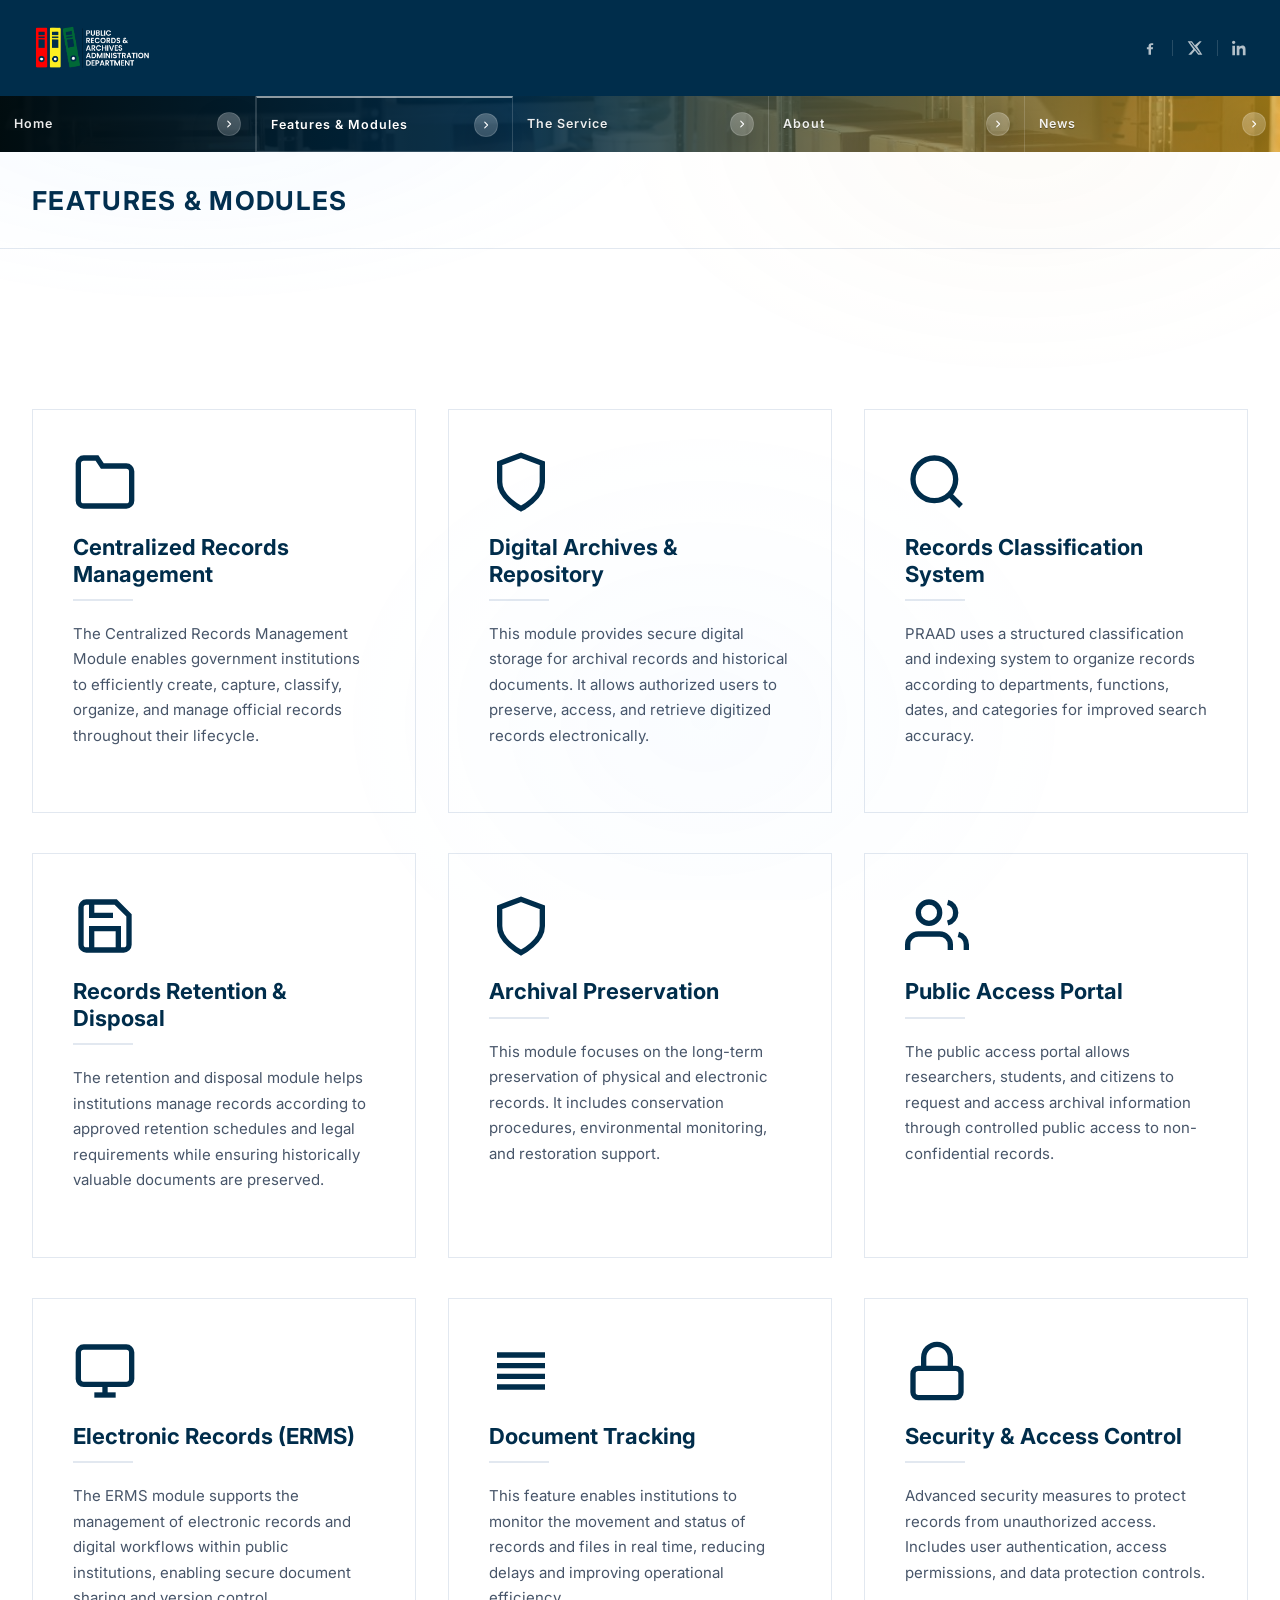
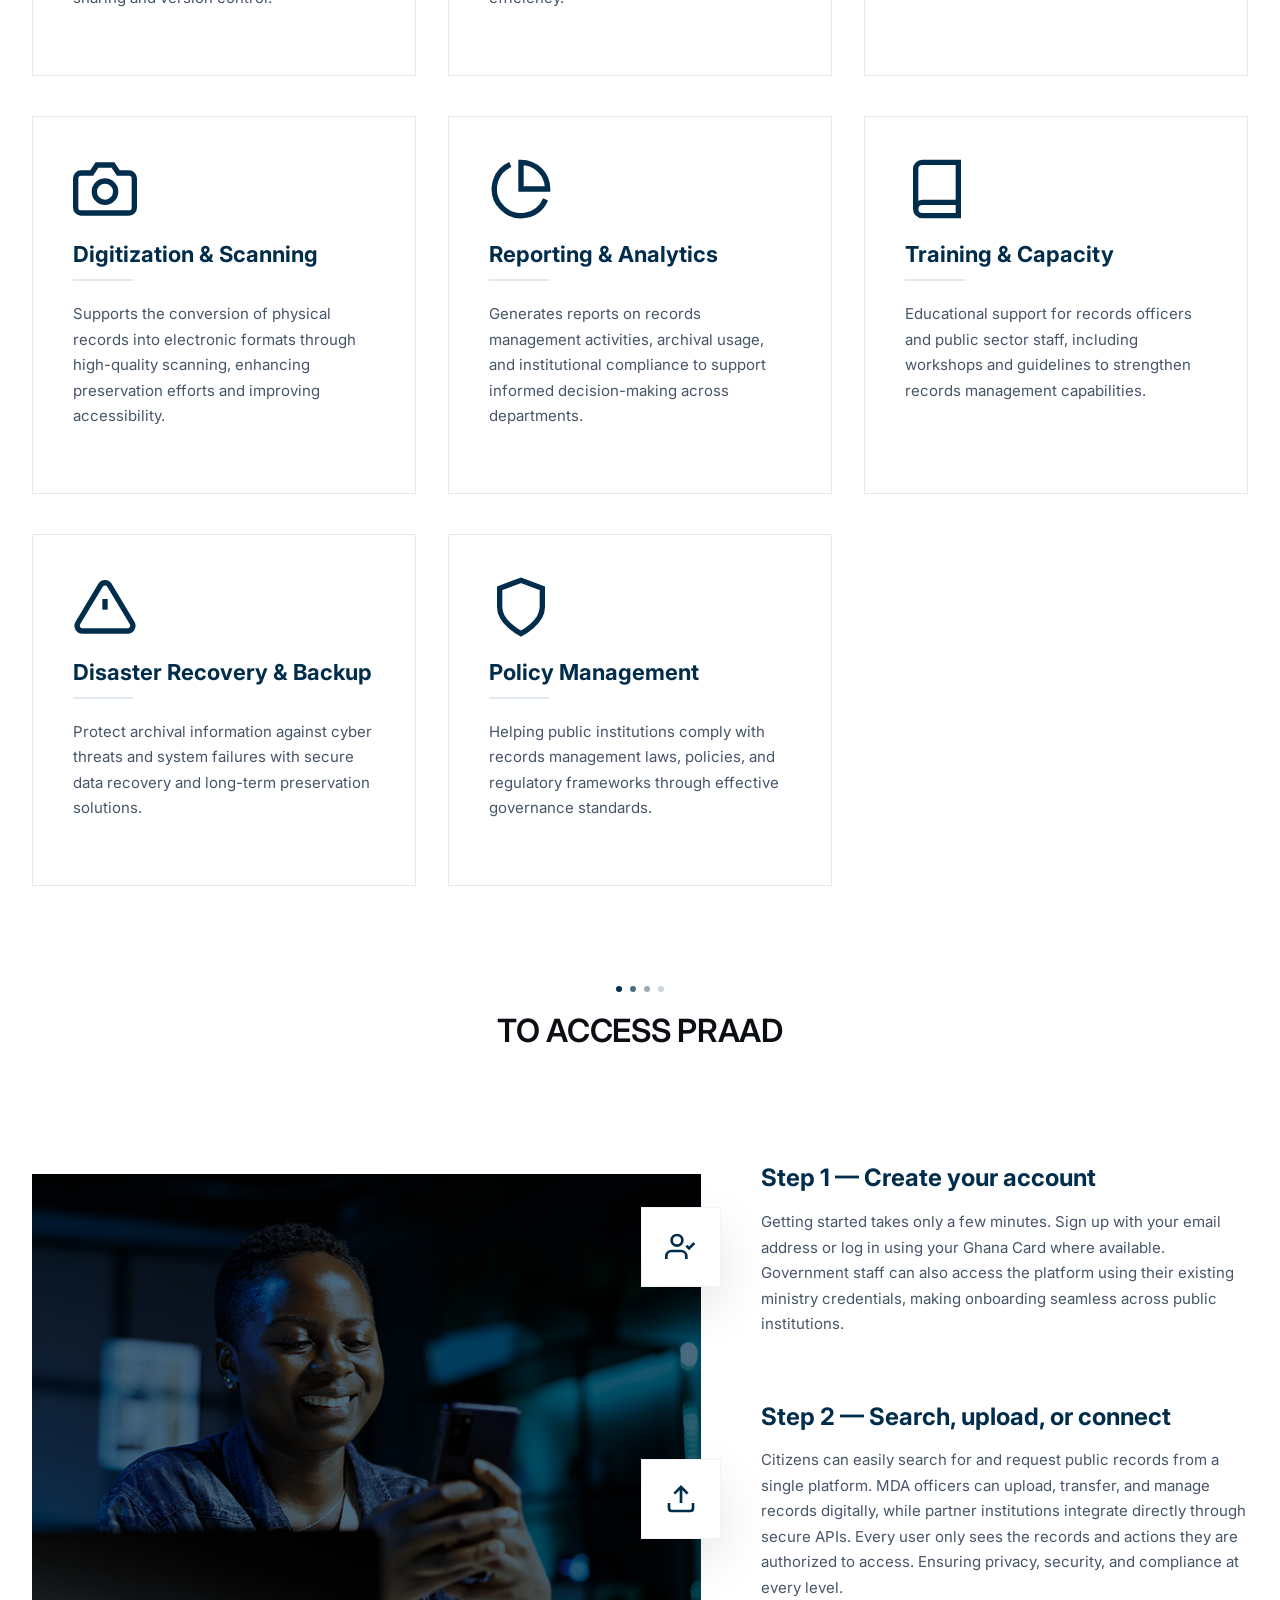
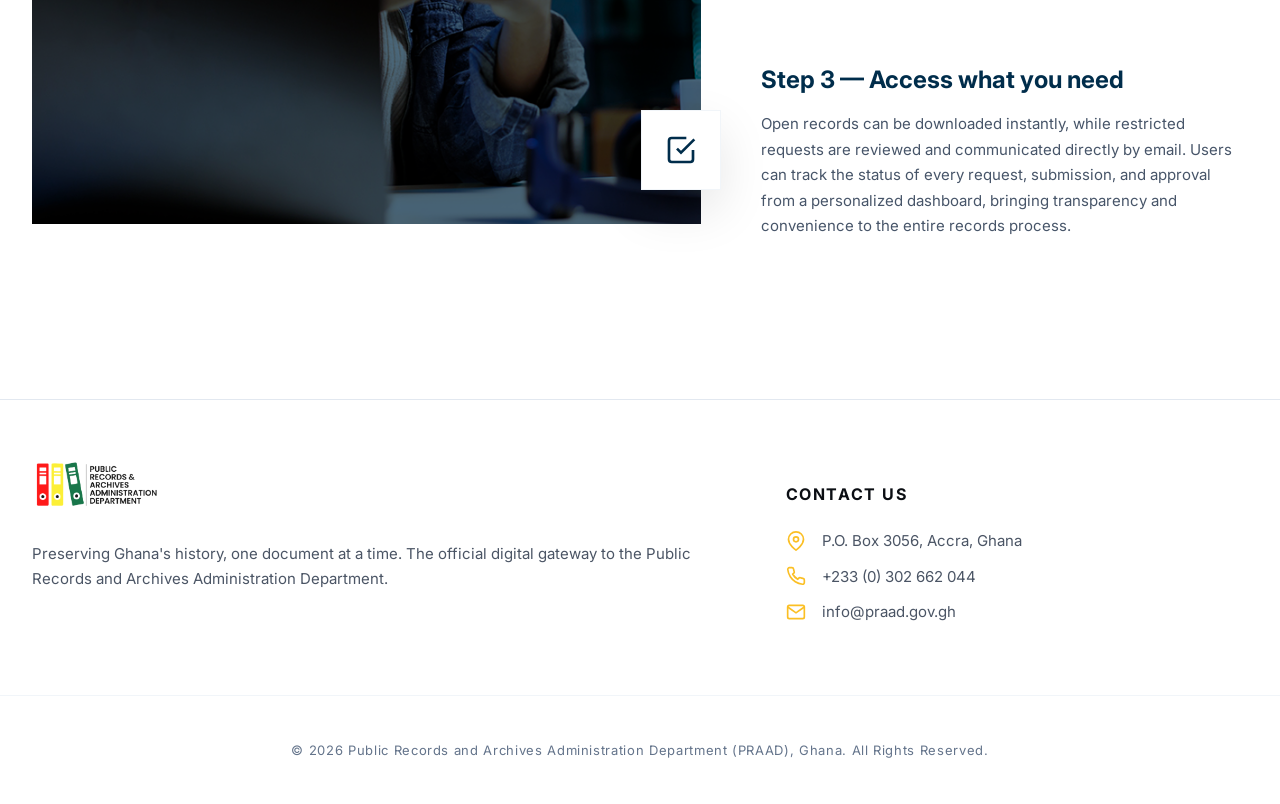
==== commit 0175e39d: "3rd commit" ====
--- a/features.html
+++ b/features.html
@@ -223,6 +223,10 @@
 
 
         <div class="onboarding-new-grid">
+          <div class="section-decoration" style="grid-column: span 2;">
+            <span></span><span></span><span></span><span></span>
+          </div>
+          <h2 class="section__title" style="text-align: center; grid-column: span 2; margin-bottom: 40px; width: 100%;">To Access PRAAD</h2>
           <div class="onboarding-new__media">
             <img src="Images/female-student-using-mobile-device.jpg" alt="Institutional Training" />
             <div class="onboarding-new__overlay"></div>
--- a/styles.css
+++ b/styles.css
@@ -539,6 +539,7 @@
   grid-template-columns: repeat(3, 1fr);
   gap: 40px 32px;
   margin-top: 60px;
+  margin-bottom: 100px;
 }
 
 .feature-item {
@@ -1661,6 +1662,308 @@
   .about-video__img-wrap img { height: 450px; }
 }
 
+/* News Article Styles */
+.news-article {
+  max-width: 800px;
+  margin: 0 auto;
+  padding: 40px 0;
+}
+
+.news-article__title {
+  font-size: 44px;
+  font-weight: 800;
+  color: #002d4b;
+  line-height: 1.15;
+  margin-bottom: 24px;
+  letter-spacing: -0.02em;
+}
+
+.news-article__meta {
+  display: flex;
+  align-items: center;
+  gap: 24px;
+  margin-bottom: 40px;
+  padding-bottom: 24px;
+  border-bottom: 1px solid #e2e8f0;
+}
+
+.news-article__meta-item {
+  display: flex;
+  align-items: center;
+  gap: 8px;
+  font-size: 14px;
+  color: #64748b;
+  font-weight: 500;
+}
+
+.news-article__meta-item svg {
+  width: 16px;
+  height: 16px;
+  color: #94a3b8;
+}
+
+.news-article__featured-img {
+  margin-bottom: 48px;
+  border-radius: 16px;
+  overflow: hidden;
+  box-shadow: 0 20px 50px rgba(0,0,0,0.1);
+}
+
+.news-article__featured-img img {
+  width: 100%;
+  height: auto;
+  display: block;
+}
+
+.news-article__content {
+  font-size: 17px;
+  line-height: 1.8;
+  color: #334155;
+}
+
+.news-article__content p {
+  margin-bottom: 24px;
+}
+
+.news-article__content strong {
+  color: #002d4b;
+}
+
+.news-article__content blockquote {
+  font-style: italic;
+  font-size: 19px;
+  color: #002d4b;
+  padding-left: 24px;
+  border-left: 4px solid #fbbf24;
+  margin: 40px 0;
+  line-height: 1.6;
+}
+
+.news-article__author {
+  margin-top: 60px;
+  font-weight: 700;
+  font-size: 13px;
+  color: #002d4b;
+  text-transform: uppercase;
+  letter-spacing: 0.1em;
+  padding-top: 24px;
+  border-top: 1px solid #f1f5f9;
+}
+
+@media (max-width: 720px) {
+  .news-article__title { font-size: 32px; }
+  .news-article__meta { gap: 16px; flex-wrap: wrap; }
+  .news-article__content { font-size: 16px; }
+}
+
+/* News Grid & Cards */
+.news-grid {
+  display: grid;
+  grid-template-columns: repeat(auto-fill, minmax(350px, 1fr));
+  gap: 40px;
+  padding: 40px 0;
+}
+
+.news-card {
+  background: #fff;
+  border-radius: 20px;
+  overflow: hidden;
+  border: 1px solid #e2e8f0;
+  transition: all 0.4s cubic-bezier(0.4, 0, 0.2, 1);
+  display: flex;
+  flex-direction: column;
+  text-decoration: none;
+  height: 100%;
+}
+
+.news-card:hover {
+  box-shadow: 0 30px 60px rgba(0,0,0,0.08);
+}
+
+.news-card__img-wrap {
+  width: 100%;
+  height: 240px;
+  overflow: hidden;
+}
+
+.news-card__img-wrap img {
+  width: 100%;
+  height: 100%;
+  object-fit: cover;
+  transition: transform 0.6s ease;
+}
+
+.news-card:hover .news-card__img-wrap img {
+  transform: scale(1.1);
+}
+
+.news-card__body {
+  padding: 30px;
+  flex-grow: 1;
+  display: flex;
+  flex-direction: column;
+}
+
+.news-card__meta {
+  display: flex;
+  align-items: center;
+  gap: 12px;
+  font-size: 13px;
+  color: #64748b;
+  font-weight: 600;
+  margin-bottom: 16px;
+  text-transform: uppercase;
+  letter-spacing: 0.05em;
+}
+
+.news-card__title {
+  font-size: 22px;
+  font-weight: 700;
+  color: #002d4b;
+  line-height: 1.3;
+  margin-bottom: 16px;
+  display: -webkit-box;
+  -webkit-line-clamp: 3;
+  -webkit-box-orient: vertical;
+  overflow: hidden;
+}
+
+.news-card__excerpt {
+  font-size: 15px;
+  color: #64748b;
+  line-height: 1.6;
+  margin-bottom: 24px;
+  display: -webkit-box;
+  -webkit-line-clamp: 3;
+  -webkit-box-orient: vertical;
+  overflow: hidden;
+}
+
+.news-card__footer {
+  margin-top: auto;
+  display: flex;
+  align-items: center;
+  color: #0d9488;
+  font-weight: 700;
+  font-size: 14px;
+  gap: 8px;
+}
+
+.news-card__footer svg {
+  width: 18px;
+  height: 18px;
+  transition: transform 0.3s ease;
+}
+
+.news-card:hover .news-card__footer svg {
+  transform: translateX(5px);
+}
+
+@media (max-width: 480px) {
+  .news-grid { grid-template-columns: 1fr; }
+}
+
+.section-decoration {
+  display: flex;
+  justify-content: center;
+  gap: 8px;
+  margin-bottom: 12px;
+}
+
+.section-decoration span {
+  width: 6px;
+  height: 6px;
+  background: #002d4b;
+  border-radius: 50%;
+  display: block;
+}
+
+.section-decoration span:nth-child(2) { opacity: 0.7; }
+.section-decoration span:nth-child(3) { opacity: 0.4; }
+.section-decoration span:nth-child(4) { opacity: 0.2; }
+
+/* News Carousel */
+.section--news {
+  background: #f8fafc;
+  overflow: hidden;
+}
+
+.section__header {
+  display: flex;
+  justify-content: space-between;
+  align-items: center;
+  margin-bottom: 40px;
+}
+
+.news-carousel {
+  position: relative;
+  padding: 20px 0 60px;
+}
+
+.news-carousel__track {
+  display: flex;
+  gap: 30px;
+  transition: transform 0.6s cubic-bezier(0.4, 0, 0.2, 1);
+}
+
+.news-carousel__slide {
+  flex: 0 0 calc(33.333% - 20px);
+  min-width: 320px;
+}
+
+.news-carousel__nav {
+  position: absolute;
+  bottom: 0;
+  right: 0;
+  display: flex;
+  gap: 12px;
+}
+
+.news-carousel__btn {
+  width: 48px;
+  height: 48px;
+  border-radius: 50%;
+  border: 2px solid #002d4b;
+  background: transparent;
+  color: #002d4b;
+  display: flex;
+  align-items: center;
+  justify-content: center;
+  cursor: pointer;
+  transition: all 0.3s ease;
+}
+
+.news-carousel__btn:hover {
+  background: #002d4b;
+  color: #fff;
+}
+
+.news-carousel__btn svg {
+  width: 24px;
+  height: 24px;
+}
+
+@media (max-width: 1100px) {
+  .news-carousel__slide {
+    flex: 0 0 calc(50% - 15px);
+  }
+}
+
+@media (max-width: 720px) {
+  .news-carousel__slide {
+    flex: 0 0 100%;
+  }
+  .section__header {
+    flex-direction: column;
+    align-items: flex-start;
+    gap: 20px;
+  }
+  .news-carousel__nav {
+    position: relative;
+    margin-top: 30px;
+    justify-content: center;
+  }
+}
 
 .btn--outlined {
   background: transparent !important;
@@ -2016,7 +2319,7 @@
   grid-template-columns: 1.1fr 0.9fr;
   gap: 0;
   align-items: center;
-  margin-top: 100px;
+  margin-top: 20px;
   background: #fff;
 }
 
@@ -2398,3 +2701,216 @@
   .about-benefits__list { grid-template-columns: 1fr; gap: 20px; }
   .about-benefits__title { font-size: 22px; margin-bottom: 24px; }
 }
+
+/* News Hero Carousel */
+.news-hero {
+  padding: 60px 0 40px;
+  background: #fff;
+}
+
+.news-hero__carousel {
+  position: relative;
+  width: 100%;
+  overflow: hidden;
+}
+
+.news-hero__track {
+  display: flex;
+  transition: transform 0.6s cubic-bezier(0.4, 0, 0.2, 1);
+  width: 100%;
+}
+
+.news-hero__slide {
+  flex: 0 0 100%;
+  width: 100%;
+  position: relative;
+  height: 500px;
+  overflow: hidden;
+  border-radius: 8px;
+  cursor: pointer;
+}
+
+.news-hero__img {
+  width: 100%;
+  height: 100%;
+  object-fit: cover;
+  display: block;
+}
+
+.news-hero__overlay {
+  position: absolute;
+  inset: 0;
+  background: linear-gradient(to top, rgba(0,0,0,0.9) 0%, rgba(0,0,0,0.4) 50%, transparent 100%);
+  display: flex;
+  flex-direction: column;
+  justify-content: flex-end;
+  padding: 40px;
+  color: #fff;
+}
+
+.news-hero__content {
+  max-width: 800px;
+}
+
+.news-hero__title {
+  font-size: 36px;
+  font-weight: 700;
+  margin: 0 0 12px;
+  line-height: 1.2;
+}
+
+.news-hero__date {
+  font-size: 14px;
+  font-weight: 500;
+  opacity: 0.8;
+  display: flex;
+  align-items: center;
+  gap: 8px;
+}
+
+.news-hero__date svg {
+  width: 16px;
+  height: 16px;
+}
+
+.news-hero__controls {
+  display: flex;
+  align-items: center;
+  justify-content: center;
+  gap: 20px;
+  margin-top: 24px;
+}
+
+.news-hero__btn {
+  width: 40px;
+  height: 40px;
+  border-radius: 50%;
+  border: 1px solid #e2e8f0;
+  background: #f8fafc;
+  color: #64748b;
+  display: flex;
+  align-items: center;
+  justify-content: center;
+  cursor: pointer;
+  transition: all 0.3s ease;
+}
+
+.news-hero__btn:hover {
+  background: #002d4b;
+  color: #fff;
+  border-color: #002d4b;
+}
+
+.news-hero__dots {
+  display: flex;
+  gap: 10px;
+}
+
+.news-hero__dot {
+  width: 8px;
+  height: 8px;
+  border-radius: 50%;
+  background: #cbd5e1;
+  cursor: pointer;
+  transition: all 0.3s ease;
+}
+
+.news-hero__dot.is-active {
+  background: #0d9488;
+  transform: scale(1.2);
+}
+
+@media (max-width: 720px) {
+  .news-hero__slide { height: 350px; }
+  .news-hero__title { font-size: 24px; }
+  .news-hero__overlay { padding: 20px; }
+}
+
+/* News Article Layout with Sidebar */
+.news-article-layout {
+  display: grid;
+  grid-template-columns: 1fr 340px;
+  gap: 60px;
+  align-items: start;
+  margin-top: 0;
+}
+
+.section#news-container {
+  padding-top: 60px;
+}
+
+.news-sidebar {
+  position: sticky;
+  top: 100px;
+  padding-left: 40px;
+  border-left: 1px solid #e2e8f0;
+}
+
+.news-sidebar__title {
+  font-size: 18px;
+  font-weight: 700;
+  color: #002d4b;
+  margin: 0 0 24px;
+  text-transform: uppercase;
+  letter-spacing: 0.1em;
+}
+
+.news-sidebar__list {
+  display: flex;
+  flex-direction: column;
+  gap: 24px;
+}
+
+.related-card {
+  display: flex;
+  gap: 16px;
+  text-decoration: none;
+  transition: all 0.3s ease;
+}
+
+.related-card__img {
+  width: 80px;
+  height: 80px;
+  flex-shrink: 0;
+  overflow: hidden;
+  border-radius: 4px;
+}
+
+.related-card__img img {
+  width: 100%;
+  height: 100%;
+  object-fit: cover;
+  display: block;
+}
+
+.related-card__body {
+  flex: 1;
+}
+
+.related-card__date {
+  font-size: 12px;
+  color: #64748b;
+  display: block;
+  margin-bottom: 4px;
+}
+
+.related-card__title {
+  font-size: 15px;
+  font-weight: 600;
+  color: #002d4b;
+  margin: 0;
+  line-height: 1.4;
+  display: -webkit-box;
+  -webkit-line-clamp: 2;
+  -webkit-box-orient: vertical;
+  overflow: hidden;
+}
+
+.related-card:hover .related-card__title {
+  color: #0d9488;
+}
+
+@media (max-width: 1100px) {
+  .news-article-layout { grid-template-columns: 1fr; gap: 60px; }
+  .news-sidebar { padding-left: 0; border-left: none; border-top: 1px solid #e2e8f0; padding-top: 40px; position: static; }
+}
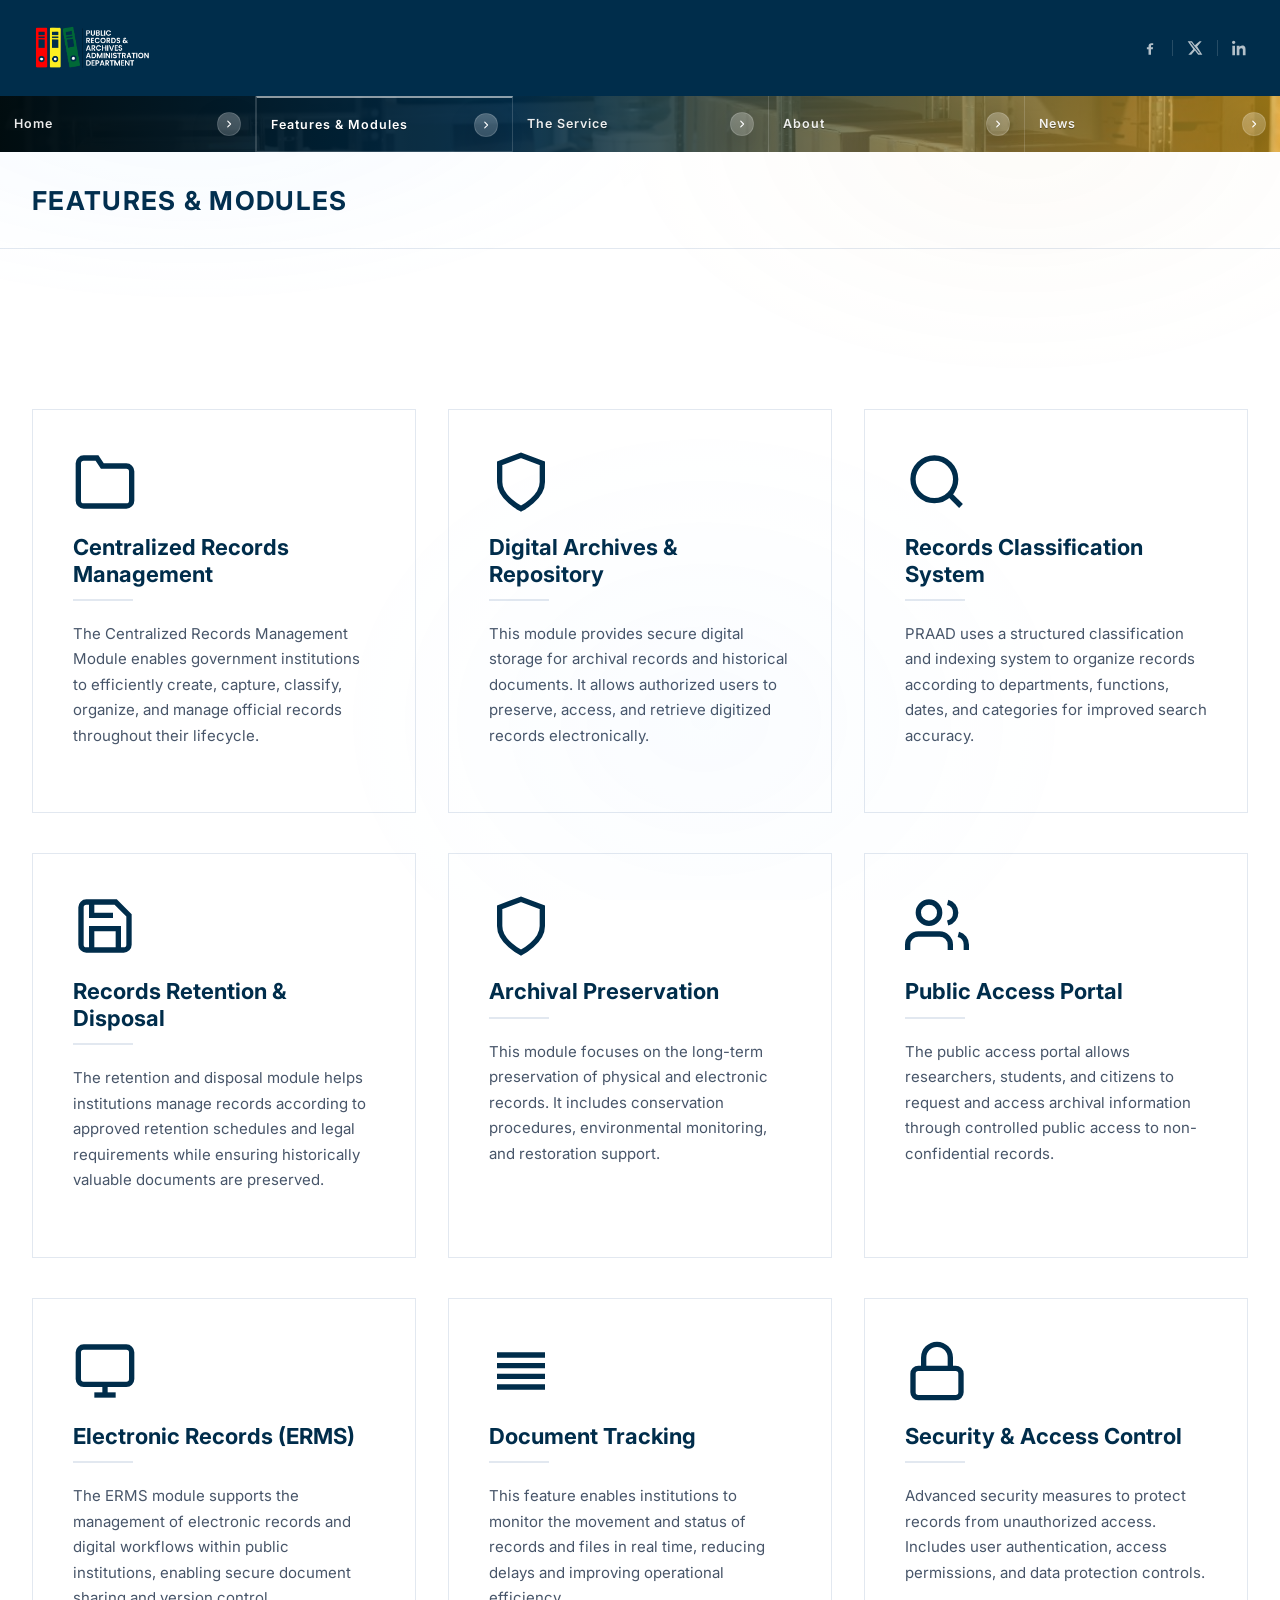
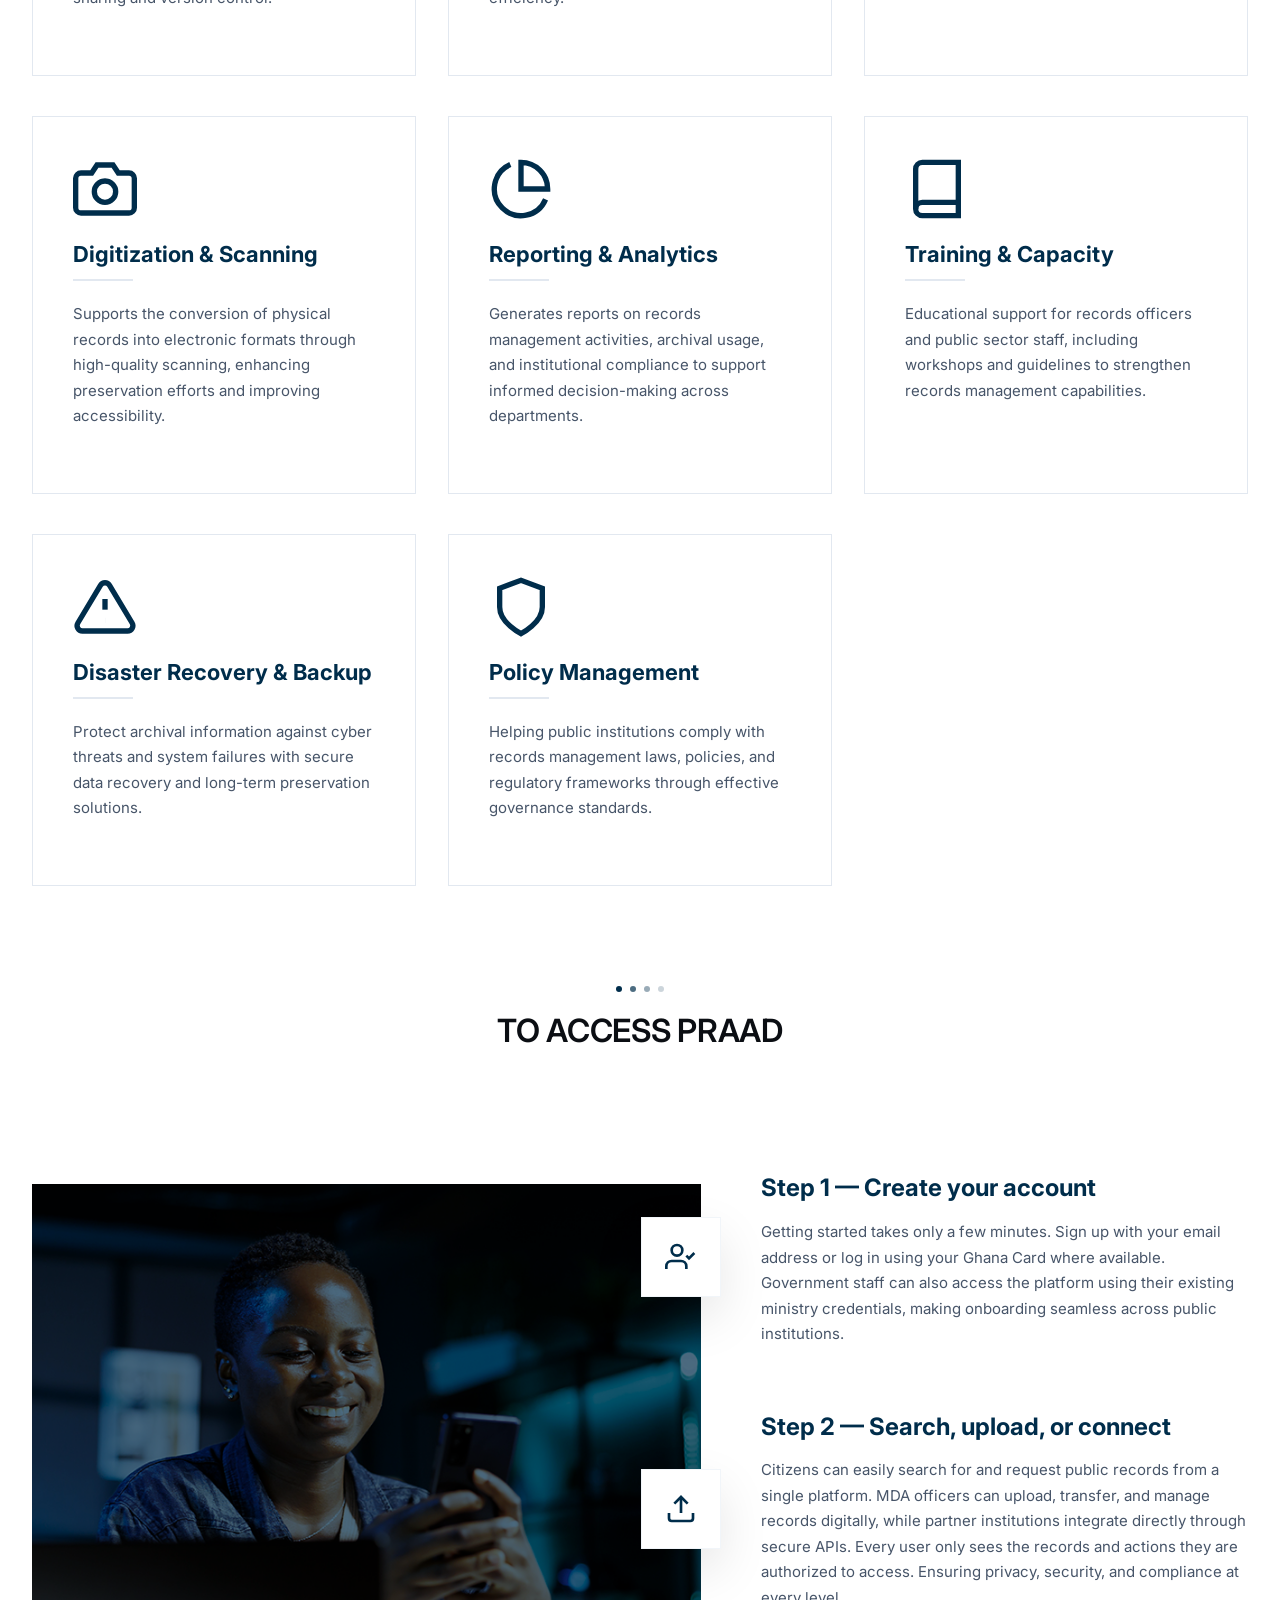
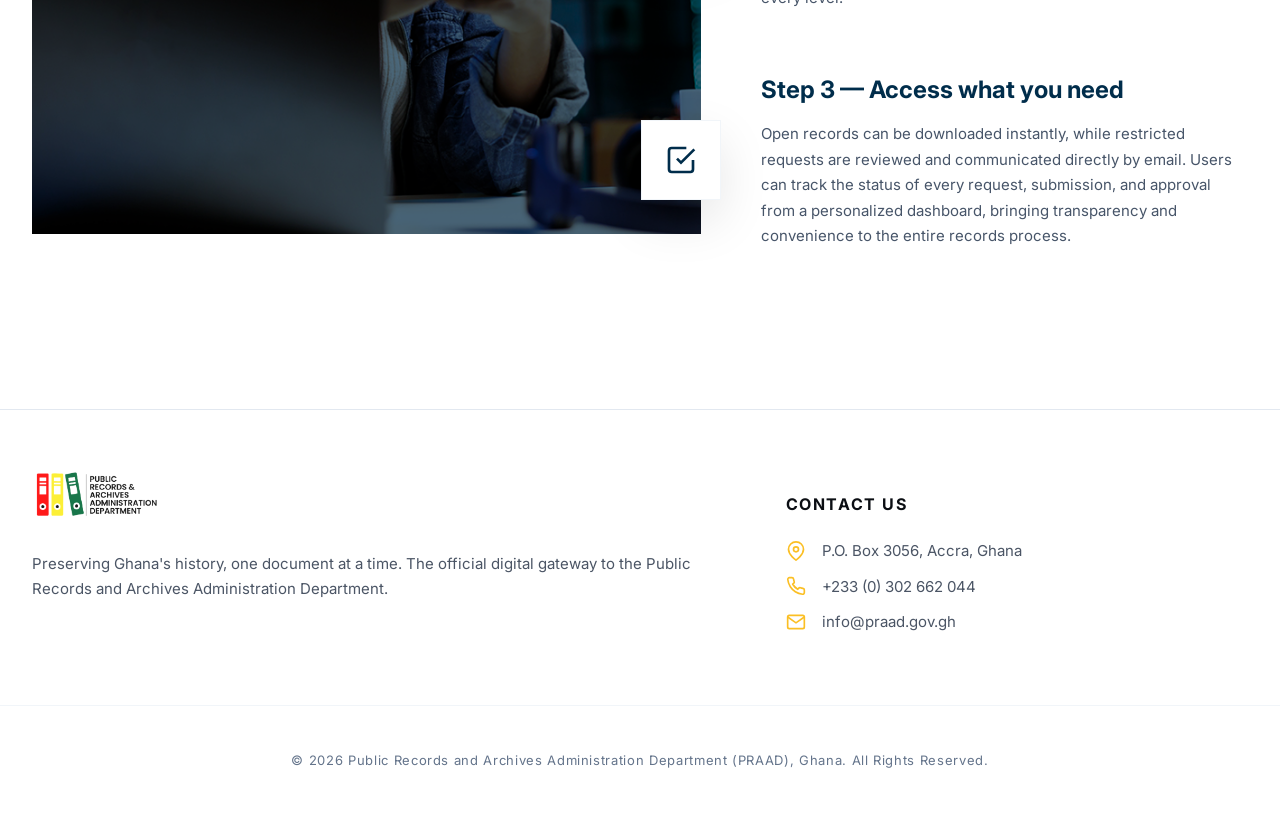
==== commit d0861a75: "3rd commit" ====
--- a/features.html
+++ b/features.html
@@ -222,11 +222,12 @@
 
 
 
+        <div class="section-decoration">
+          <span></span><span></span><span></span><span></span>
+        </div>
+        <h2 class="section__title" style="text-align: center; margin-bottom: 50px;">To Access PRAAD</h2>
+        
         <div class="onboarding-new-grid">
-          <div class="section-decoration" style="grid-column: span 2;">
-            <span></span><span></span><span></span><span></span>
-          </div>
-          <h2 class="section__title" style="text-align: center; grid-column: span 2; margin-bottom: 40px; width: 100%;">To Access PRAAD</h2>
           <div class="onboarding-new__media">
             <img src="Images/female-student-using-mobile-device.jpg" alt="Institutional Training" />
             <div class="onboarding-new__overlay"></div>
